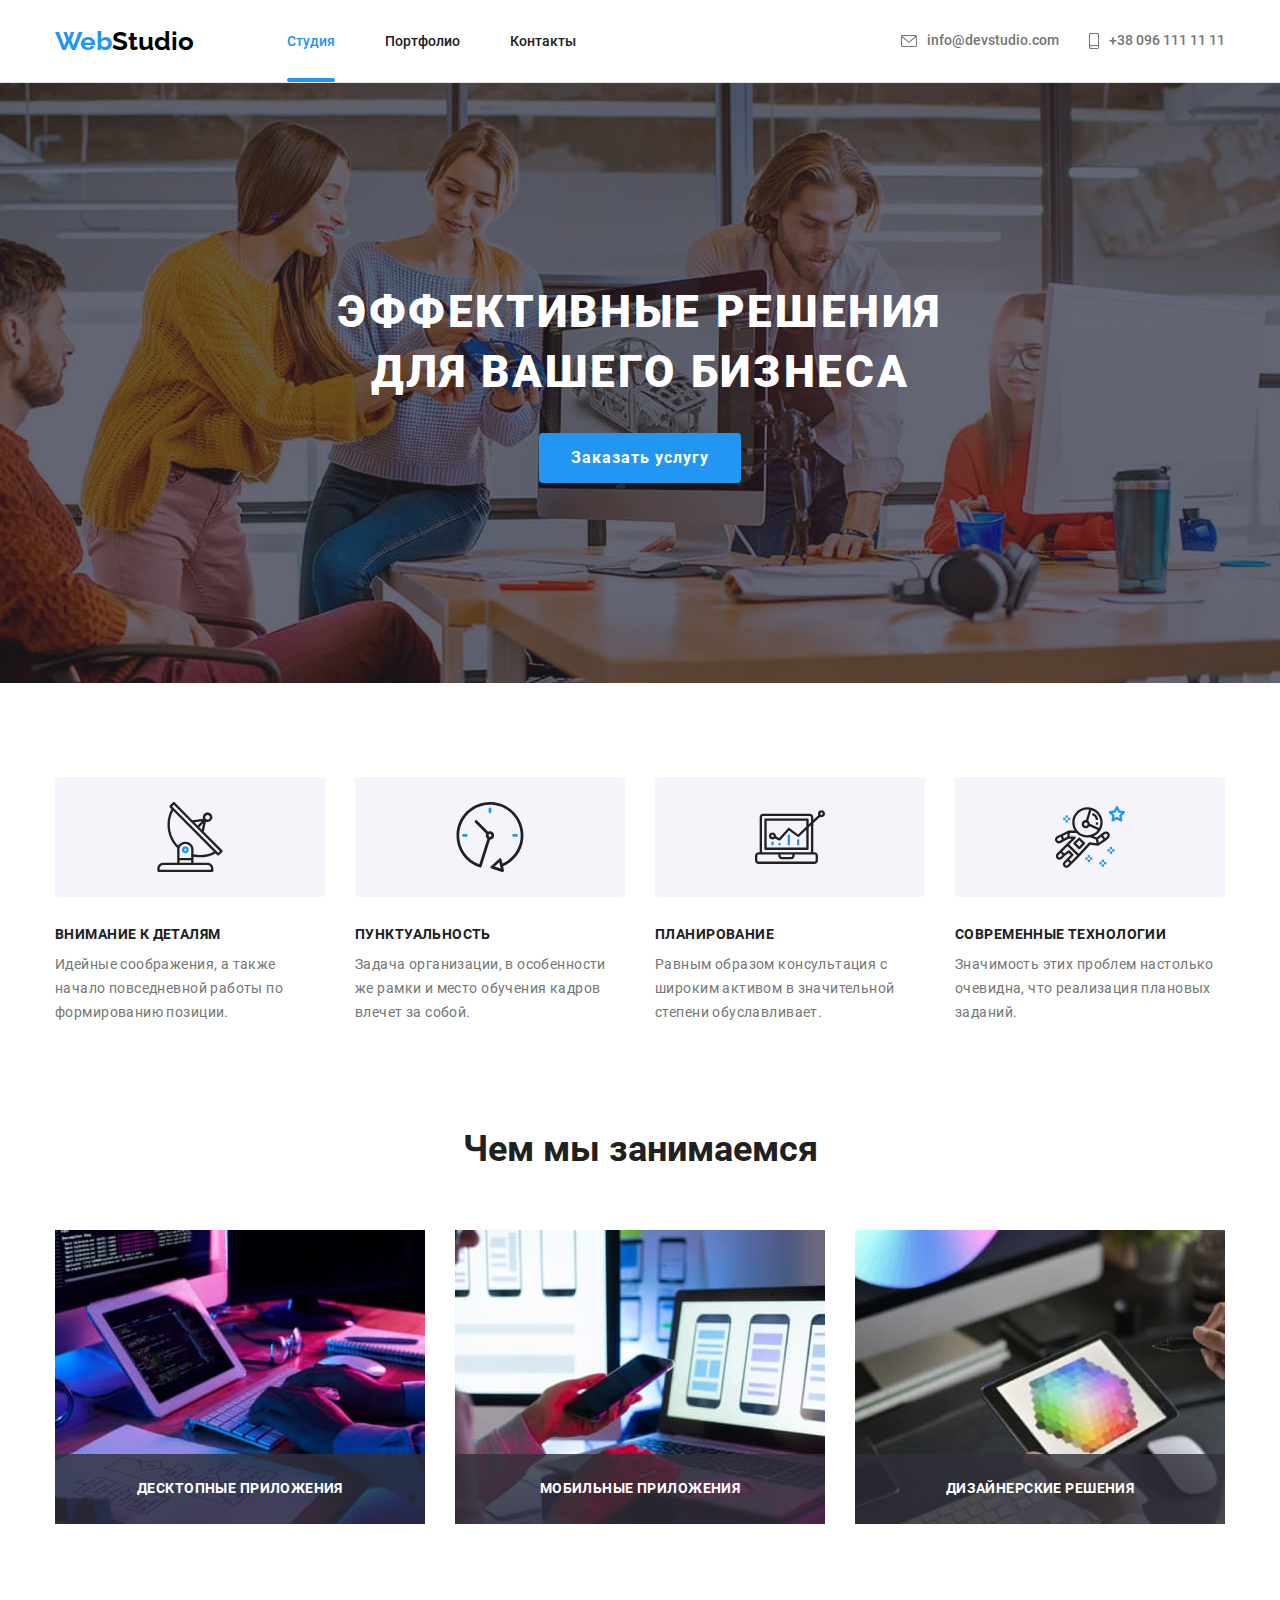
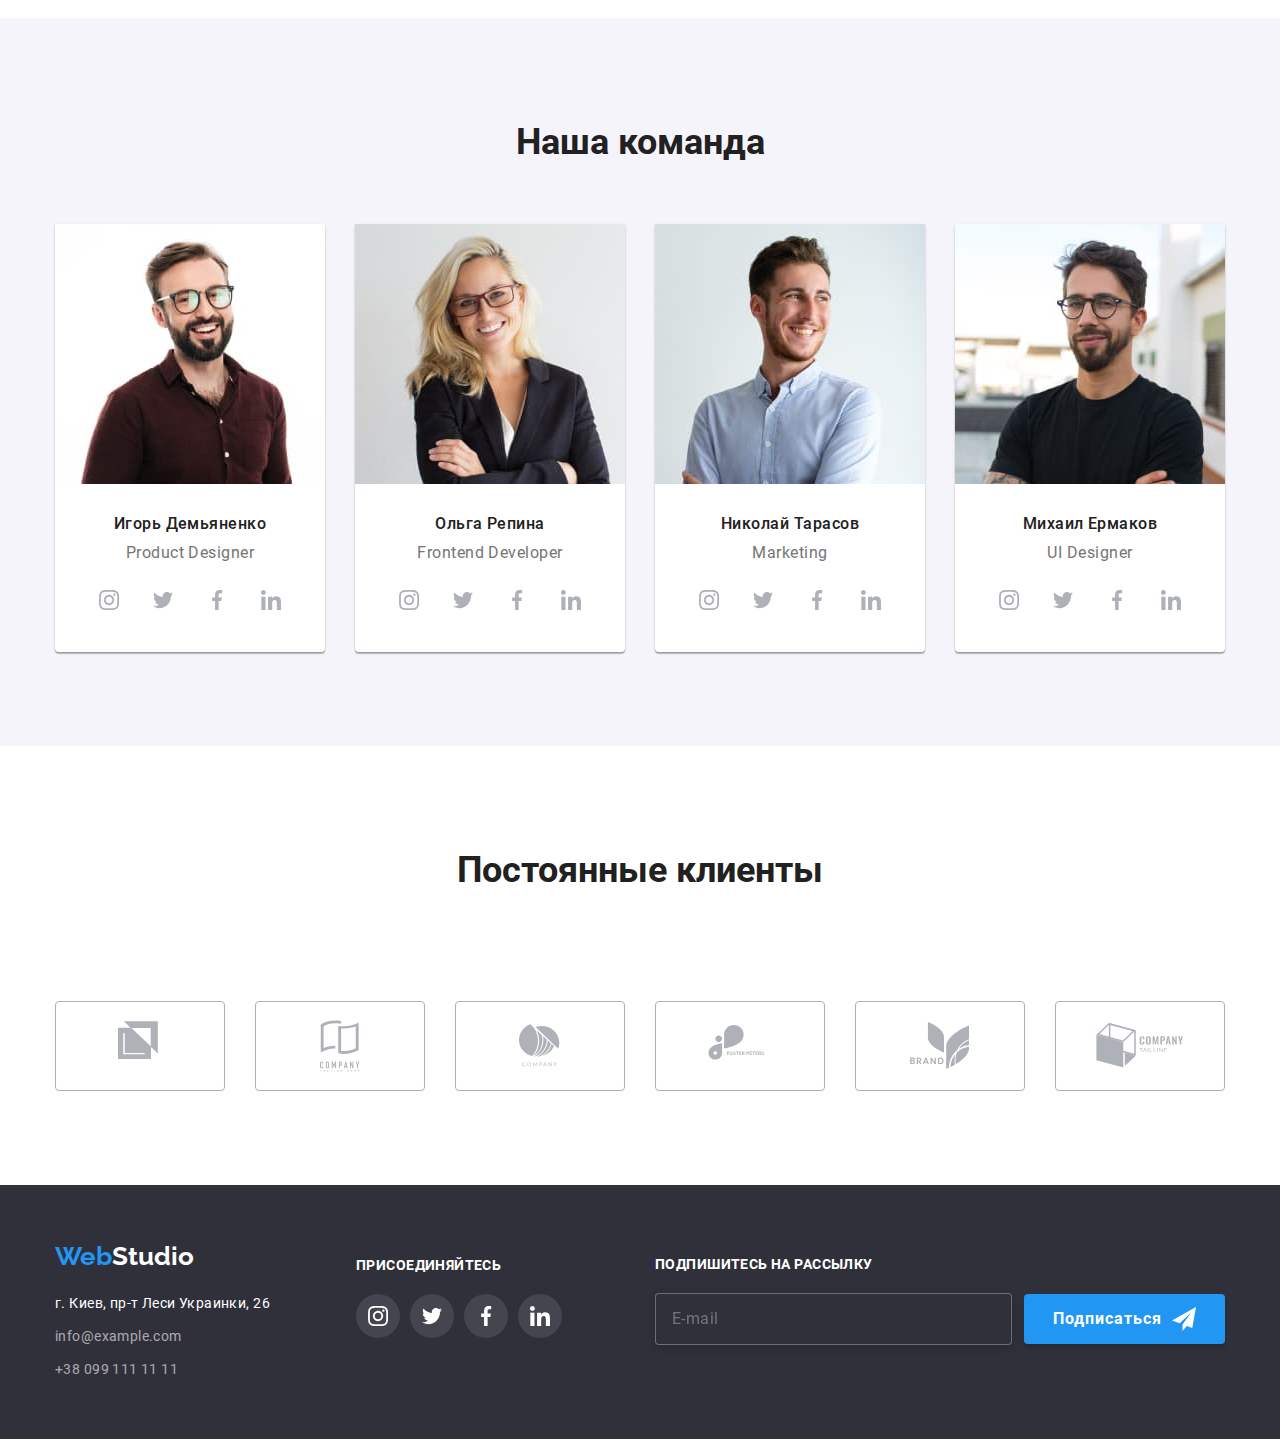
==== index.html @ 1ffb96fe "Вносит правки в контент главной страницы" ====
<!DOCTYPE html>
<html lang="ru">
  <head>
    <meta charset="UTF-8" />
    <meta name="viewport" content="width=device-width, initial-scale=1.0" />
    <title>Студия</title>
    <link rel="preconnect" href="https://fonts.gstatic.com" />
    <link rel="stylesheet" href="./css/main.min.css" />
  </head>

  <body>
    <!-- Хедер -->
    <header class="page-header">
      <div class="container">
        <div class="page-header__flex">
          <!-- Главная навигация -->
          <nav class="nav">
            <!-- Лого-хедер -->
            <a class="logo link" href="./index.html" lang="en">
              Web<span class="logo logo--header">Studio</span>
            </a>

            <!-- Переход на другие страницы -->
            <ul class="nav__list list">
              <li class="nav__item item">
                <a class="nav__link nav__link--current link" href="./index.html">Студия</a>
              </li>
              <li class="nav__item item">
                <a class="nav__link link" href="./portfolio.html">Портфолио</a>
              </li>
              <li class="nav__item item">
                <a class="nav__link link" href="#">Контакты</a>
              </li>
            </ul>
          </nav>

          <!-- Контакты хедер -->
          <ul class="contacts-header list">
            <li class="contacts-header__item item">
              <a class="contacts-header__link link" href="mailto:info@devstudio.com">
                <svg class="contacts-header__icon icon" width="16" height="12">
                  <use href="./images/svg/sprite.svg#icon-envelope"></use>
                </svg>
                info@devstudio.com
              </a>
            </li>
            <li class="contacts-header__item item">
              <a class="contacts-header__link link" href="tel:+380961111111">
                <svg class="contacts-header__icon icon" width="10" height="16">
                  <use href="./images/svg/sprite.svg#icon-smartphone"></use>
                </svg>
                +38 096 111 11 11
              </a>
            </li>
          </ul>
        </div>
      </div>
    </header>

    <!-- Главный контент -->
    <main>
      <!-- Герой -->
      <section class="hero">
        <div class="hero__overlay">
          <div class="hero__container">
            <h1 class="hero__title title">
              Эффективные решения для вашего бизнеса
            </h1>
            <button class="hero__button" type="button" data-modal-open>
              Заказать услугу
            </button>
          </div>
        </div>
      </section>

      <!-- Особенности -->
      <section class="features">
        <div class="container">
          <!-- Скрытый заголовок -->
          <h2 class="section__title section__title--hidden title">Особенности</h2>

          <ul class="features__list list">
            <li class="features__item item">
              <div class="features__thumb">
                <svg class="features__icon icon" width="70" height="70">
                  <use href="./images/svg/sprite.svg#icon-antenna"></use>
                </svg>
              </div>
              <h3 class="features__title title">Внимание к деталям</h3>
              <p class="features__text text">
                Идейные соображения, а также начало повседневной работы по
                формированию позиции.
              </p>
            </li>
            <li class="features__item item">
              <div class="features__thumb">
                <svg class="features__icon icon" width="70" height="70">
                  <use href="./images/svg/sprite.svg#icon-clock"></use>
                </svg>
              </div>
              <h3 class="features__title title">Пунктуальность</h3>
              <p class="features__text text">
                Задача организации, в особенности же рамки и место обучения
                кадров влечет за собой.
              </p>
            </li>
            <li class="features__item item">
              <div class="features__thumb">
                <svg class="features__icon icon" width="70" height="70">
                  <use href="./images/svg/sprite.svg#icon-diagram"></use>
                </svg>
              </div>
              <h3 class="features__title title">Планирование</h3>
              <p class="features__text text">
                Равным образом консультация с широким активом в значительной
                степени обуславливает.
              </p>
            </li>
            <li class="features__item item">
              <div class="features__thumb">
                <svg class="features__icon icon" width="70" height="70">
                  <use href="./images/svg/sprite.svg#icon-astronaut"></use>
                </svg>
              </div>
              <h3 class="features__title title">Современные технологии</h3>
              <p class="features__text text">
                Значимость этих проблем настолько очевидна, что реализация
                плановых заданий.
              </p>
            </li>
          </ul>
        </div>
      </section>

      <!-- Чем мы занимаемся -->
      <section class="we-do">
        <div class="container">
          <h2 class="section-title title">Чем мы занимаемся</h2>
          <ul class="we-do__list list">
            <li class="we-do__item item">
              <div class="we-do__card">
                <img src="./images/studio/box1.jpg" alt="Десктопные решения" />
                <div class="we-do__card-label">
                  <h3 class="we-do__card-title title">Десктопные приложения</h3>
                </div>
              </div>
            </li>
            <li class="we-do__item item">
              <div class="we-do__card">
                <img
                  src="./images/studio/box2.jpg"
                  alt="Мобильные приложения"
                />
                <div class="we-do__card-label">
                  <h3 class="we-do__card-title title">Мобильные приложения</h3>
                </div>
              </div>
            </li>
            <li class="we-do__item item">
              <div class="we-do__card">
                <img
                  src="./images/studio/box3.jpg"
                  alt="Дизайнерские решения"
                />
                <div class="we-do__card-label">
                  <h3 class="we-do__card-title title">Дизайнерские решения</h3>
                </div>
              </div>
            </li>
          </ul>
        </div>
      </section>

      <!-- Наша команда -->
      <section class="team">
        <div class="container">
          <h2 class="section-title title">Наша команда</h2>
          <ul class="team__list list">
            <li class="team__item item">
              <img
                src="./images/studio/demianenko.jpg"
                alt="Игорь Демьяненко"
              />
              <h3 class="team__name title">Игорь Демьяненко</h3>
              <p class="team__profession text" lang="en">Product Designer</p>
              <ul class="social list">
                <li class="social__item item">
                  <a href="#" class="social__link link">
                    <svg class="social__icon icon" width="20" height="20">
                      <use href="./images/svg/sprite.svg#icon-instagram"></use>
                    </svg>
                  </a>
                </li>
                <li class="social__item item">
                  <a href="#" class="social__link link">
                    <svg class="social__icon icon" width="20" height="20">
                      <use href="./images/svg/sprite.svg#icon-twitter"></use>
                    </svg>
                  </a>
                </li>
                <li class="social__item item">
                  <a href="#" class="social__link link">
                    <svg class="social__icon icon" width="20" height="20">
                      <use href="./images/svg/sprite.svg#icon-facebook"></use>
                    </svg>
                  </a>
                </li>
                <li class="social__item item">
                  <a href="#" class="social__link link">
                    <svg class="social__icon icon" width="20" height="20">
                      <use href="./images/svg/sprite.svg#icon-linkedin"></use>
                    </svg>
                  </a>
                </li>
              </ul>
            </li>
            <li class="team__item item">
              <img src="./images/studio/repina.jpg" alt="Ольга Репина" />
              <h3 class="team__name title">Ольга Репина</h3>
              <p class="team__profession text" lang="en">Frontend Developer</p>
              <ul class="social list">
                <li class="social__item item">
                  <a href="#" class="social__link link">
                    <svg class="social__icon icon" width="20" height="20">
                      <use href="./images/svg/sprite.svg#icon-instagram"></use>
                    </svg>
                  </a>
                </li>
                <li class="social__item item">
                  <a href="#" class="social__link link">
                    <svg class="social__icon icon" width="20" height="20">
                      <use href="./images/svg/sprite.svg#icon-twitter"></use>
                    </svg>
                  </a>
                </li>
                <li class="social__item item">
                  <a href="#" class="social__link link">
                    <svg class="social__icon icon" width="20" height="20">
                      <use href="./images/svg/sprite.svg#icon-facebook"></use>
                    </svg>
                  </a>
                </li>
                <li class="social__item item">
                  <a href="#" class="social__link link">
                    <svg class="social__icon icon" width="20" height="20">
                      <use href="./images/svg/sprite.svg#icon-linkedin"></use>
                    </svg>
                  </a>
                </li>
              </ul>
            </li>
            <li class="team__item item">
              <img src="./images/studio/tarasov.jpg" alt="Николай Тарасов" />
              <h3 class="team__name title">Николай Тарасов</h3>
              <p class="team__profession text" lang="en">Marketing</p>
              <ul class="social list">
                <li class="social__item item">
                  <a href="#" class="social__link link">
                    <svg class="social__icon icon" width="20" height="20">
                      <use href="./images/svg/sprite.svg#icon-instagram"></use>
                    </svg>
                  </a>
                </li>
                <li class="social__item item">
                  <a href="#" class="social__link link">
                    <svg class="social__icon icon" width="20" height="20">
                      <use href="./images/svg/sprite.svg#icon-twitter"></use>
                    </svg>
                  </a>
                </li>
                <li class="social__item item">
                  <a href="#" class="social__link link">
                    <svg class="social__icon icon" width="20" height="20">
                      <use href="./images/svg/sprite.svg#icon-facebook"></use>
                    </svg>
                  </a>
                </li>
                <li class="social__item item">
                  <a href="#" class="social__link link">
                    <svg class="social__icon icon" width="20" height="20">
                      <use href="./images/svg/sprite.svg#icon-linkedin"></use>
                    </svg>
                  </a>
                </li>
              </ul>
            </li>
            <li class="team__item item">
              <img src="./images/studio/yermakov.jpg" alt="Михаил Ермаков" />
              <h3 class="team__name title">Михаил Ермаков</h3>
              <p class="team__profession text" lang="en">UI Designer</p>
              <ul class="social list">
                <li class="social__item item">
                  <a href="#" class="social__link link">
                    <svg class="social__icon icon" width="20" height="20">
                      <use href="./images/svg/sprite.svg#icon-instagram"></use>
                    </svg>
                  </a>
                </li>
                <li class="social__item item">
                  <a href="#" class="social__link link">
                    <svg class="social__icon icon" width="20" height="20">
                      <use href="./images/svg/sprite.svg#icon-twitter"></use>
                    </svg>
                  </a>
                </li>
                <li class="social__item item">
                  <a href="#" class="social__link link">
                    <svg class="social__icon icon" width="20" height="20">
                      <use href="./images/svg/sprite.svg#icon-facebook"></use>
                    </svg>
                  </a>
                </li>
                <li class="social__item item">
                  <a href="#" class="social__link link">
                    <svg class="social__icon icon" width="20" height="20">
                      <use href="./images/svg/sprite.svg#icon-linkedin"></use>
                    </svg>
                  </a>
                </li>
              </ul>
            </li>
          </ul>
        </div>
      </section>

      <!-- Постоянные клиенты -->
      <section class="clients">
        <div class="container">
          <h2 class="section-title title">Постоянные клиенты</h2>
          <ul class="clients__list list">
            <li class="clients__item item">
              <a href="#" class="clients__link link">
                <svg class="clients__icon icon" width="44" height="49">
                  <use href="./images/svg/sprite.svg#icon-logo-one"></use>
                </svg>
              </a>
            </li>
            <li class="clients__item item">
              <a href="#" class="clients__link link">
                <svg class="clients__icon icon" width="40" height="52">
                  <use href="./images/svg/sprite.svg#icon-logo-two"></use>
                </svg>
              </a>
            </li>
            <li class="clients__item item">
              <a href="#" class="clients__link link">
                <svg class="clients__icon icon" width="41" height="43">
                  <use href="./images/svg/sprite.svg#icon-logo-three"></use>
                </svg>
              </a>
            </li>
            <li class="clients__item item">
              <a href="#" class="clients__link link">
                <svg class="clients__icon icon" width="80" height="42">
                  <use href="./images/svg/sprite.svg#icon-logo-four"></use>
                </svg>
              </a>
            </li>
            <li class="clients__item item">
              <a href="#" class="clients__link link">
                <svg class="clients__icon icon" width="59" height="47">
                  <use href="./images/svg/sprite.svg#icon-logo-five"></use>
                </svg>
              </a>
            </li>
            <li class="clients__item item">
              <a href="#" class="clients__link link">
                <svg class="clients__icon icon" width="88" height="45">
                  <use href="./images/svg/sprite.svg#icon-logo-six"></use>
                </svg>
              </a>
            </li>
          </ul>
        </div>
      </section>
    </main>

    <!-- Футер -->
    <footer class="page-footer">
      <div class="container">
        <div class="page-footer__flex">
          <!-- Реквизиты -->
          <div class="page-footer__requisites">
            <!-- Лого-футер -->
            <a class="logo link" href="./index.html" lang="en">
              Web<span class="logo logo--footer">Studio</span>
            </a>

            <!-- Адрес -->
            <address class="page-footer__address">г. Киев, пр-т Леси Украинки, 26</address>

            <!-- Контакты футер -->
            <ul class="contacts-footer list">
              <li class="contacts-footer__item item">
                <a class="contacts-footer__link link" href="mailto:info@example.com">
                  info@example.com
                </a>
              </li>
              <li class="contacts-footer__item item">
                <a class="contacts-footer__link link" href="tel:+380991111111"> +38 099 111 11 11 </a>
              </li>
            </ul>
          </div>

          <!-- Присоединяйтесь -->
          <div class="join">
            <p class="join__text text">Присоединяйтесь</p>
            <ul class="join__list list">
              <li class="join__item item">
                <a href="#" class="join__link link">
                  <svg class="join__icon icon" width="20" height="20">
                    <use href="./images/svg/sprite.svg#icon-instagram"></use>
                  </svg>
                </a>
              </li>
              <li class="join__item item">
                <a href="#" class="join__link link">
                  <svg class="join__icon icon" width="20" height="20">
                    <use href="./images/svg/sprite.svg#icon-twitter"></use>
                  </svg>
                </a>
              </li>
              <li class="join__item item">
                <a href="#" class="join__link link">
                  <svg class="join__icon icon" width="20" height="20">
                    <use href="./images/svg/sprite.svg#icon-facebook"></use>
                  </svg>
                </a>
              </li>
              <li class="join__item item">
                <a href="#" class="join__link link">
                  <svg class="join__icon icon" width="20" height="20">
                    <use href="./images/svg/sprite.svg#icon-linkedin"></use>
                  </svg>
                </a>
              </li>
            </ul>
          </div>

          <!--Подписка на рассылку -->
          <div class="subscription">
            <p class="subscription__text text">Подпишитесь на рассылку</p>
            <form class="subscription__form">
              <input
                class="subscription__input"
                type="email"
                name="sub-mail"
                placeholder="E-mail"
              />
              <button class="subscription__button" type="submit">
                Подписаться
                <svg class="subscription__icon icon" width="24" height="24">
                  <use href="./images/svg/sprite.svg#icon-subscribe"></use>
                </svg>
              </button>
            </form>
          </div>
        </div>
      </div>
    </footer>

    <!-- Модальное окно -->
    <div class="backdrop backdrop--is-hidden" data-modal>
      <div class="modal">
        <h2 class="modal__title title">
          Оставьте свои данные, мы вам перезвоним
        </h2>
        <form class="modal__form">
          <!-- Имя -->
          <div class="modal__field">
            <label class="modal__field-label" for="name">Имя</label>
            <div class="modal__input-block">
              <input class="modal__input" type="text" name="name" id="name" />
              <svg class="modal__icon icon" width="12" height="12">
                <use href="./images/svg/sprite.svg#icon-modal-name"></use>
              </svg>
            </div>
          </div>

          <!-- Телефон -->
          <div class="modal__field">
            <label class="modal__field-label" for="telephone">Телефон</label>
            <div class="modal__input-block">
              <input class="modal__input" type="tel" name="telephone" id="telephone" />
              <svg class="modal__icon icon" width="13" height="13">
                <use href="./images/svg/sprite.svg#icon-modal-tel"></use>
              </svg>
            </div>
          </div>

          <!-- Почта -->
          <div class="modal__field">
            <label class="modal__field-label" for="email">Почта</label>
            <div class="modal__input-block">
              <input class="modal__input" type="email" name="email" id="email" />
              <svg class="modal__icon icon" width="15" height="12">
                <use href="./images/svg/sprite.svg#icon-modal-mail"></use>
              </svg>
            </div>
          </div>

          <!-- Комментарий -->
          <div class="modal__comment-field">
            <label class="modal__field-label" for="comment">Комментарий</label>
            <textarea
              class="modal__comment"
              name="comment"
              id="comment"
              cols="30"
              rows="10"
              placeholder="Введите текст"
            ></textarea>
          </div>

          <!-- Чекбокс -->
          <label class="modal__checkbox-label">
            <input
              class="modal__checkbox"
              type="checkbox"
              name="policy"
              value="accepted"
            />
            <span class="modal__checker"></span>
            Соглашаюсь с рассылкой и принимаю
            <a class="modal__link link" href="#">Условия договора</a>
          </label>

          <!-- Кнопка отправки формы -->
          <button class="modal__button modal__button--submit" type="submit">Отправить</button>
        </form>

        <!-- Кнопка закрытия -->
        <button class="modal__button modal__button--close" type="button" data-modal-close>
          <svg class="modal__close-icon icon" width="11" height="11">
            <use href="./images/svg/sprite.svg#icon-modal-close"></use>
          </svg>
        </button>
      </div>
    </div>

    <!-- Скрипт открытия-закрытия модального окна -->
    <script src="./js/modal.js"></script>
  </body>
</html>
---- css/main.min.css ----
@font-face{font-family:'Roboto';font-style:normal;font-weight:400;src:url("../fonts/roboto/roboto-v20-latin_cyrillic-regular.eot");src:local(""),url("../fonts/roboto/roboto-v20-latin_cyrillic-regular.eot?#iefix") format("embedded-opentype"),url("../fonts/roboto/roboto-v20-latin_cyrillic-regular.woff2") format("woff2"),url("../fonts/roboto/roboto-v20-latin_cyrillic-regular.woff") format("woff"),url("../fonts/roboto/roboto-v20-latin_cyrillic-regular.ttf") format("truetype"),url("../fonts/roboto/roboto-v20-latin_cyrillic-regular.svg#Roboto") format("svg")}@font-face{font-family:'Roboto';font-style:normal;font-weight:500;src:url("../fonts/roboto/roboto-v20-latin_cyrillic-500.eot");src:local(""),url("../fonts/roboto/roboto-v20-latin_cyrillic-500.eot?#iefix") format("embedded-opentype"),url("../fonts/roboto/roboto-v20-latin_cyrillic-500.woff2") format("woff2"),url("../fonts/roboto/roboto-v20-latin_cyrillic-500.woff") format("woff"),url("../fonts/roboto/roboto-v20-latin_cyrillic-500.ttf") format("truetype"),url("../fonts/roboto/roboto-v20-latin_cyrillic-500.svg#Roboto") format("svg")}@font-face{font-family:'Roboto';font-style:normal;font-weight:700;src:url("../fonts/roboto/roboto-v20-latin_cyrillic-700.eot");src:local(""),url("../fonts/roboto/roboto-v20-latin_cyrillic-700.eot?#iefix") format("embedded-opentype"),url("../fonts/roboto/roboto-v20-latin_cyrillic-700.woff2") format("woff2"),url("../fonts/roboto/roboto-v20-latin_cyrillic-700.woff") format("woff"),url("../fonts/roboto/roboto-v20-latin_cyrillic-700.ttf") format("truetype"),url("../fonts/roboto/roboto-v20-latin_cyrillic-700.svg#Roboto") format("svg")}@font-face{font-family:'Roboto';font-style:normal;font-weight:900;src:url("../fonts/roboto/roboto-v20-latin_cyrillic-900.eot");src:local(""),url("../fonts/roboto/roboto-v20-latin_cyrillic-900.eot?#iefix") format("embedded-opentype"),url("../fonts/roboto/roboto-v20-latin_cyrillic-900.woff2") format("woff2"),url("../fonts/roboto/roboto-v20-latin_cyrillic-900.woff") format("woff"),url("../fonts/roboto/roboto-v20-latin_cyrillic-900.ttf") format("truetype"),url("../fonts/roboto/roboto-v20-latin_cyrillic-900.svg#Roboto") format("svg")}@font-face{font-family:'Raleway';font-style:normal;font-weight:700;src:url("../fonts/raleway/raleway-v19-latin_cyrillic-700.eot");src:local(""),url("../fonts/raleway/raleway-v19-latin_cyrillic-700.eot?#iefix") format("embedded-opentype"),url("../fonts/raleway/raleway-v19-latin_cyrillic-700.woff2") format("woff2"),url("../fonts/raleway/raleway-v19-latin_cyrillic-700.woff") format("woff"),url("../fonts/raleway/raleway-v19-latin_cyrillic-700.ttf") format("truetype"),url("../fonts/raleway/raleway-v19-latin_cyrillic-700.svg#Raleway") format("svg")}/*! normalize.css v8.0.1 | MIT License | github.com/necolas/normalize.css */html{line-height:1.15;-webkit-text-size-adjust:100%}body{margin:0}main{display:block}h1{font-size:2em;margin:0.67em 0}hr{box-sizing:content-box;height:0;overflow:visible}pre{font-family:monospace, monospace;font-size:1em}a{background-color:transparent}abbr[title]{border-bottom:none;text-decoration:underline;text-decoration:underline dotted}b,strong{font-weight:bolder}code,kbd,samp{font-family:monospace, monospace;font-size:1em}small{font-size:80%}sub,sup{font-size:75%;line-height:0;position:relative;vertical-align:baseline}sub{bottom:-0.25em}sup{top:-0.5em}img{border-style:none}button,input,optgroup,select,textarea{font-family:inherit;font-size:100%;line-height:1.15;margin:0}button,input{overflow:visible}button,select{text-transform:none}button,[type="button"],[type="reset"],[type="submit"]{-webkit-appearance:button}button::-moz-focus-inner,[type="button"]::-moz-focus-inner,[type="reset"]::-moz-focus-inner,[type="submit"]::-moz-focus-inner{border-style:none;padding:0}button:-moz-focusring,[type="button"]:-moz-focusring,[type="reset"]:-moz-focusring,[type="submit"]:-moz-focusring{outline:1px dotted ButtonText}fieldset{padding:0.35em 0.75em 0.625em}legend{box-sizing:border-box;color:inherit;display:table;max-width:100%;padding:0;white-space:normal}progress{vertical-align:baseline}textarea{overflow:auto}[type="checkbox"],[type="radio"]{box-sizing:border-box;padding:0}[type="number"]::-webkit-inner-spin-button,[type="number"]::-webkit-outer-spin-button{height:auto}[type="search"]{-webkit-appearance:textfield;outline-offset:-2px}[type="search"]::-webkit-search-decoration{-webkit-appearance:none}::-webkit-file-upload-button{-webkit-appearance:button;font:inherit}details{display:block}summary{display:list-item}template{display:none}[hidden]{display:none}html{box-sizing:border-box}*,::before,::after{box-sizing:inherit}body{font-family:"Roboto",sans-serif;font-style:normal;margin:0}img{display:block}.item,.link,.list,.text,.title{margin:0;padding:0;list-style:none;text-decoration:none}.section__title--hidden{position:absolute;width:1px;height:1px;margin:-1px;border:0;padding:0;white-space:nowrap;clip-path:inset(100%);clip:rect(0 0 0 0);overflow:hidden}.container{padding-left:15px;padding-right:15px;margin-left:auto;margin-right:auto}@media screen and (min-width: 480px){.container{width:480px}}@media screen and (min-width: 768px){.container{width:768px}}@media screen and (min-width: 1200px){.container{width:1200px}}.page-header{border-bottom:#e5e5e5 1px solid;background:#fff}.page-header__flex{display:flex;align-items:center}.logo{display:flex;align-items:center;font-family:"Raleway",sans-serif;font-weight:700;font-size:26px;line-height:1.19;color:#2196f3}.logo--header{color:#000000}.logo--footer{color:#ffffff}.nav{display:flex;align-items:center}.nav__list{display:flex;align-items:center;margin-left:93px;padding-top:32px;padding-bottom:32px}.nav__item:not(:last-child){margin-right:50px}.nav__link{font-weight:500;font-size:14px;line-height:1.14;padding-top:32px;padding-bottom:32px;color:#212121;transition-property:color;transition-duration:250ms;transition-timing-function:cubic-bezier(0.4, 0, 0.2, 1)}.nav__link:hover,.nav__link:focus{color:#2196f3}.nav__link--current{position:relative;color:#2196f3}.nav__link--current::after{position:absolute;bottom:-1px;left:0;content:"";width:100%;height:4px;background-color:#2196f3;border-radius:2px}.contacts-header{display:flex;align-items:center;margin-left:auto}.contacts-header__icon{margin-right:10px;fill:currentColor}.contacts-header__item:not(:last-child){margin-right:30px}.contacts-header__link{display:flex;align-items:center;font-weight:500;font-size:14px;line-height:1.14;padding-top:32px;padding-bottom:32px;color:#757575;transition-property:color;transition-duration:250ms;transition-timing-function:cubic-bezier(0.4, 0, 0.2, 1)}.contacts-header__link:hover,.contacts-header__link:focus{color:#2196f3}.section-title{margin-top:0;margin-bottom:30px;text-align:center;color:#212121;font-size:28px;font-weight:700;line-height:1.7}@media screen and (min-width: 1200px){.section-title{margin-bottom:50px;font-size:36px}}.hero{text-align:center;background-color:#c4c4c4}.hero__container{margin-left:auto;margin-right:auto;padding-top:118px;padding-bottom:118px}@media screen and (min-width: 1200px){.hero__container{padding-top:200px;padding-bottom:200px}}.hero__title{max-width:360px;margin-bottom:30px;margin-left:auto;margin-right:auto;font-weight:900;font-size:26px;line-height:1.61;letter-spacing:0.06em;text-align:center;text-transform:uppercase;color:#ffffff}@media screen and (min-width: 1200px){.hero__title{max-width:696px;font-size:44px;line-height:1.36}}.hero__button{padding:10px 32px;font-weight:700;font-size:16px;line-height:1.88;text-align:center;letter-spacing:0.06em;color:#ffffff;background-color:#2196f3;border:transparent;border-radius:4px;transition-property:background-color,box-shadow;transition-duration:250ms;transition-timing-function:cubic-bezier(0.4, 0, 0.2, 1);cursor:pointer}.hero__button:hover,.hero__button:focus{background-color:#188ce8;box-shadow:0px 4px 4px rgba(0,0,0,0.15)}.hero__overlay{margin-left:auto;margin-right:auto;max-width:480px;height:400px;background-size:cover;background-repeat:no-repeat;background-position:center;background-image:linear-gradient(to right, rgba(47,48,58,0.4), rgba(47,48,58,0.4)),url(../images/mobile/studio/hero.jpg)}@media screen and (-webkit-min-device-pixel-ratio: 2), screen and (min-resolution: 192dpi), screen and (min-resolution: 2dppx){.hero__overlay{background-image:linear-gradient(to right, rgba(47,48,58,0.4), rgba(47,48,58,0.4)),url(../images/mobile/studio/hero@2x.jpg)}}@media screen and (min-width: 768px){.hero__overlay{max-width:768px;background-image:linear-gradient(to right, rgba(47,48,58,0.4), rgba(47,48,58,0.4)),url(../images/tablet/studio/hero.jpg)}}@media screen and (min-width: 768px) and (-webkit-min-device-pixel-ratio: 2), screen and (min-width: 768px) and (min-resolution: 192dpi), screen and (min-width: 768px) and (min-resolution: 2dppx){.hero__overlay{background-image:linear-gradient(to right, rgba(47,48,58,0.4), rgba(47,48,58,0.4)),url(../images/tablet/studio/hero@2x.jpg)}}@media screen and (min-width: 1200px){.hero__overlay{max-width:1600px;height:600px;background-image:linear-gradient(to right, rgba(47,48,58,0.4), rgba(47,48,58,0.4)),url(../images/desktop/studio/hero.jpg)}}@media screen and (min-width: 1200px) and (-webkit-min-device-pixel-ratio: 2), screen and (min-width: 1200px) and (min-resolution: 192dpi), screen and (min-width: 1200px) and (min-resolution: 2dppx){.hero__overlay{background-image:linear-gradient(to right, rgba(47,48,58,0.4), rgba(47,48,58,0.4)),url(../images/desktop/studio/hero@2x.jpg)}}.features{padding-top:60px;background:#fff}@media screen and (min-width: 1200px){.features{padding-top:94px}}@media screen and (min-width: 768px){.features__list{display:flex;flex-wrap:wrap;justify-content:space-between}}@media screen and (max-width: 1199px){.features__list{padding-bottom:30px}}.features__item{margin-bottom:30px}@media screen and (min-width: 768px) and (max-width: 1199px){.features__item{width:calc((100% - 30px) / 2)}}@media screen and (min-width: 1200px){.features__item{width:calc((100% - 90px) / 4);margin-bottom:0}}.features__thumb{height:120px;display:flex;justify-content:center;align-items:center;margin-bottom:30px;border-radius:4px;background-color:#f5f4fa}.features__title{margin-bottom:10px;text-align:center;font-weight:700;font-size:14px;line-height:1.14;letter-spacing:0.03em;text-transform:uppercase;color:#212121}@media screen and (min-width: 768px){.features__title{text-align:left}}.features__text{font-weight:400;font-size:14px;line-height:1.71;letter-spacing:0.03em;text-align:center;color:#757575}@media screen and (min-width: 768px){.features__text{text-align:left}}.we-do{padding-top:94px;padding-bottom:94px;background:#fff}@media screen and (max-width: 1199px){.we-do{display:none}}.we-do__list{display:flex}.we-do__item{width:370px}.we-do__item:not(:last-child){margin-right:30px}.we-do__card{position:relative;width:100%}.we-do__card-label{position:absolute;bottom:0;width:100%;height:70px;background:rgba(47,48,58,0.8)}.we-do__card-title{padding:27px 0;font-weight:700;font-size:14px;line-height:1.14;text-align:center;letter-spacing:0.03em;text-transform:uppercase;color:#ffffff}.team{padding-top:60px;padding-bottom:60px;background:#f5f4fa}@media screen and (min-width: 1200px){.team{padding-top:94px;padding-bottom:94px}}@media screen and (min-width: 768px){.team__list{display:flex;flex-wrap:wrap;justify-content:space-between}}@media screen and (min-width: 768px) and (max-width: 1199px){.team__list{margin-top:-30px}}.team__item{max-width:450px;padding-bottom:24px;background-color:#fff;box-shadow:0px 1px 3px rgba(0,0,0,0.12),0px 1px 1px rgba(0,0,0,0.14),0px 2px 1px rgba(0,0,0,0.2);border-radius:0px 0px 4px 4px}@media screen and (min-width: 768px) and (max-width: 1199px){.team__item{width:calc((100% - 30px) / 2)}}@media screen and (min-width: 1200px){.team__item{width:calc((100% - 90px) / 4);padding-bottom:30px}}@media screen and (max-width: 1199px){.team__item{margin-top:30px}}.team__name{margin-top:30px;font-weight:500;font-size:16px;line-height:1.19;text-align:center;letter-spacing:0.03em;color:#212121}.team__profession{margin-top:10px;font-weight:400;font-size:16px;line-height:1.19;text-align:center;letter-spacing:0.03em;color:#757575}.social{display:flex;justify-content:center;margin-top:16px}.social__item:not(:last-child){margin-right:10px}.social__link{display:flex;align-items:center;padding:12px;color:#afb1b8;border-radius:50%;transition-property:color,background-color;transition-duration:250ms;transition-timing-function:cubic-bezier(0.4, 0, 0.2, 1)}.social__icon{fill:currentColor}.social__link:hover,.social__link:focus{color:#fff;background-color:#2196f3}.clients{padding-top:60px;padding-bottom:60px;background:#fff}@media screen and (min-width: 1200px){.clients{padding-top:94px;padding-bottom:94px}}.clients__list{display:flex;flex-wrap:wrap;justify-content:space-between}@media screen and (max-width: 1199px){.clients__list{margin-top:-30px}}.clients__item{display:flex;justify-content:center;align-items:center;width:calc((100% - 30px) / 2);height:90px;margin-top:30px}@media screen and (min-width: 768px) and (max-width: 1199px){.clients__item{width:calc((100% - 60px) / 3)}}@media screen and (min-width: 1200px){.clients__item{width:calc((100% - 150px) / 6);margin-top:50px}}@media screen and (max-width: 1199px){.clients__item{margin-top:30px}}.clients__link{display:flex;justify-content:center;align-items:center;width:100%;height:100%;color:#afb1b8;border:1px solid #afb1b8;border-radius:4px;transition-property:color;transition-duration:250ms;transition-timing-function:cubic-bezier(0.4, 0, 0.2, 1)}.clients__icon{fill:currentColor}.clients__link:hover,.clients__link:focus{border:1px solid #2196f3;color:#2196f3}.page-footer{background-color:#2f303a}.page-footer__flex{display:flex;align-items:center}.page-footer__requisites{width:231px;margin-right:70px}.page-footer__requisites .page-footer__address{margin-top:20px;font-style:normal;font-weight:400;font-size:14px;line-height:1.71;letter-spacing:0.03em;color:#ffffff}.contacts-footer{margin-top:9px}.contacts-footer__item:not(:first-child){margin-top:9px}.contacts-footer__link{font-weight:400;font-size:14px;line-height:1.71;letter-spacing:0.03em;color:rgba(255,255,255,0.6)}.join{width:206px;padding-top:72px;padding-bottom:100px}.join__text{margin-bottom:20px;font-weight:700;font-size:14px;line-height:1.14;letter-spacing:0.03em;text-transform:uppercase;color:#ffffff}.join__list{display:flex;justify-content:center;align-items:center}.join__item:not(:last-child){margin-right:10px}.join__link{display:flex;align-items:center;padding:12px;border-radius:50%;color:#ffffff;background-color:rgba(255,255,255,0.1);transition-property:background-color;transition-duration:250ms;transition-timing-function:cubic-bezier(0.4, 0, 0.2, 1)}.join__icon{fill:currentColor}.join__link:hover,.join__link:focus{background-color:#2196f3}.subscription{width:570px;margin-left:auto;padding-top:72px;padding-bottom:94px}.subscription__text{margin-bottom:20px;font-weight:700;font-size:14px;line-height:1.14;letter-spacing:0.03em;text-transform:uppercase;color:#ffffff;transition-property:border;transition-duration:250ms;transition-timing-function:cubic-bezier(0.4, 0, 0.2, 1)}.subscription__form{display:flex;align-items:center}.subscription__input{width:358px;margin-right:12px;padding-top:15px;padding-bottom:15px;padding-left:16px;font-weight:400;font-size:16px;line-height:1.25;letter-spacing:0.03em;color:rgba(255,255,255,0.6);background-color:#2f303a;border:1px solid rgba(255,255,255,0.3);filter:drop-shadow(0px 4px 4px rgba(0,0,0,0.15));border-radius:4px}.subscription__button{display:flex;align-items:center;padding:10px 29px;font-weight:700;font-size:16px;line-height:1.88;text-align:center;letter-spacing:0.06em;color:#ffffff;background:#2196f3;box-shadow:0px 4px 4px rgba(0,0,0,0.15);border:transparent;border-radius:4px;cursor:pointer}.subscription__icon{margin-left:10px}.portfolio{padding-top:94px;padding-bottom:94px}.filter{display:flex;justify-content:center;margin-bottom:50px}.filter__item:not(:last-child){margin-right:8px}.filter__button{padding:6px 22px;font-weight:500;font-size:16px;line-height:1.63;text-align:center;letter-spacing:0.03em;border:transparent;border-radius:4px;color:#212121;background-color:#f5f4fa;transition-property:color,background-color,box-shadow;transition-duration:250ms;transition-timing-function:cubic-bezier(0.4, 0, 0.2, 1)}.filter__button:hover,.filter__button:focus{color:#ffffff;background-color:#2196f3;box-shadow:0px 3px 1px rgba(0,0,0,0.1),0px 1px 2px rgba(0,0,0,0.08),0px 2px 2px rgba(0,0,0,0.12);cursor:pointer}.progects{display:flex;flex-wrap:wrap;margin-right:-30px;margin-bottom:-30px}.progects__item{margin-right:30px;margin-bottom:30px;flex-basis:calc(100% / 3 - 30px);border:1px solid #eeeeee}.progects__link{display:block;transition-property:box-shadow;transition-duration:250ms;transition-timing-function:cubic-bezier(0.4, 0, 0.2, 1)}.progects__link:hover,.progects__link:focus{box-shadow:0px 1px 1px rgba(0,0,0,0.12),0px 4px 4px rgba(0,0,0,0.06),1px 4px 6px rgba(0,0,0,0.16)}.progects__thumb{position:relative;overflow:hidden}.progects__overlay{position:absolute;top:0;left:0;width:100%;height:100%;padding:63px 24px;transform:translateY(100%);transition:transform 250ms cubic-bezier(0.4, 0, 0.2, 1);background-color:rgba(33,150,243,0.9)}.progects__text{font-weight:400;font-size:18px;line-height:1.56;letter-spacing:0.03em;color:#ffffff}.progects__label{padding:20px 24px}.progects__name{margin-bottom:4px;font-weight:700;font-size:18px;line-height:2;letter-spacing:0.06em;color:#212121}.progects__type{font-weight:400;font-size:16px;line-height:1.88;letter-spacing:0.03em;color:#757575}.progects__link:hover .progects__overlay,.progects__link:focus .progects__overlay{transform:translateY(0)}.backdrop{position:fixed;top:0;left:0;width:100%;height:100%;background-color:rgba(0,0,0,0.2);opacity:1;transition-property:opacity;transition-duration:250ms;transition-timing-function:cubic-bezier(0.4, 0, 0.2, 1)}.backdrop--is-hidden{opacity:0;pointer-events:none}.backdrop--is-hidden .modal{transform:translate(-50%, -50%) scale(0.75) rotate(90deg)}.modal{position:absolute;top:50%;left:50%;width:528px;height:581px;padding:40px;background-color:#fff;box-shadow:0px 1px 3px rgba(0,0,0,0.12),0px 1px 1px rgba(0,0,0,0.14),0px 2px 1px rgba(0,0,0,0.2);border-radius:4px;transform:translate(-50%, -50%) scale(1) rotate(360deg);transition-property:transform;transition-duration:250ms;transition-timing-function:cubic-bezier(0.4, 0, 0.2, 1)}.modal__title{margin-bottom:12px;font-weight:700;font-size:20px;line-height:1.15;text-align:center;letter-spacing:0.03em;color:#212121}.modal__field{margin-bottom:10px}.modal__field-label{display:block;margin-bottom:4px;font-weight:400;font-size:12px;line-height:1.16;letter-spacing:0.01em;color:#757575;cursor:pointer}.modal__input-block{position:relative}.modal__input{width:100%;height:40px;padding-left:42px;border:1px solid rgba(33,33,33,0.2);border-radius:4px;transition-property:border-color;transition-duration:250ms;transition-timing-function:cubic-bezier(0.4, 0, 0.2, 1)}.modal__icon{position:absolute;top:50%;left:14px;transition-property:fill;transition-duration:250ms;transition-timing-function:cubic-bezier(0.4, 0, 0.2, 1);transform:translateY(-50%);pointer-events:none}.modal__input-block:focus-within .modal__input{border-color:#2196f3;outline:none}.modal__input-block:focus-within .modal__icon{fill:#2196f3}.modal__comment-field{margin-bottom:20px}.modal__comment{width:100%;height:120px;padding-top:12px;padding-right:12px;padding-left:16px;border:1px solid rgba(33,33,33,0.2);border-radius:4px;transition-property:border-color;transition-duration:250ms;transition-timing-function:cubic-bezier(0.4, 0, 0.2, 1);resize:none}.modal__comment::placeholder{font-weight:400;font-size:12px;line-height:1.16;letter-spacing:0.01em;color:rgba(117,117,117,0.5)}.modal__comment:focus{border-color:#2196f3;outline:none}.modal__button--submit{display:block;margin-left:auto;margin-right:auto;padding:10px 55px;font-weight:700;font-size:16px;line-height:1.88;letter-spacing:0.06em;color:#ffffff;background-color:#2196f3;border:none;border-radius:4px;border-color:transparent;transition-property:backgroung-color,box-shadow;transition-duration:250ms;transition-timing-function:cubic-bezier(0.4, 0, 0.2, 1);cursor:pointer}.modal__button--submit:hover,.modal__button--submit:focus{background-color:#188ce8;box-shadow:0px 4px 4px rgba(0,0,0,0.15)}.modal__button--close{position:absolute;top:8px;right:8px;display:flex;justify-content:center;align-items:center;width:30px;height:30px;background-color:#fff;border:1px solid rgba(0,0,0,0.1);border-radius:50%;transition-property:color;transition-duration:250ms;transition-timing-function:cubic-bezier(0.4, 0, 0.2, 1);cursor:pointer}.modal__button--close:hover,.modal__button--close:focus{color:#2196f3}.modal__close-icon{fill:currentColor}.modal__checkbox-label{display:flex;justify-content:center;align-items:center;margin-bottom:30px;font-weight:400;font-size:14px;line-height:1.71;letter-spacing:0.03em;color:#757575}.modal__link{margin-left:6px;text-decoration-line:underline;color:#2196f3}.modal__checkbox{appearance:none}.modal__checker{display:inline-block;margin-right:8px;width:16px;height:15px;border:2px solid #212121;border-radius:4px;transition-duration:250ms;transition-timing-function:cubic-bezier(0.4, 0, 0.2, 1)}.modal__checkbox:checked+.modal__checker{border-color:transparent;background-color:#2196f3;background-image:url("../images/svg/icon-modal-checker.svg");background-size:contain;background-origin:border-box}
/*# sourceMappingURL=main.min.css.map */
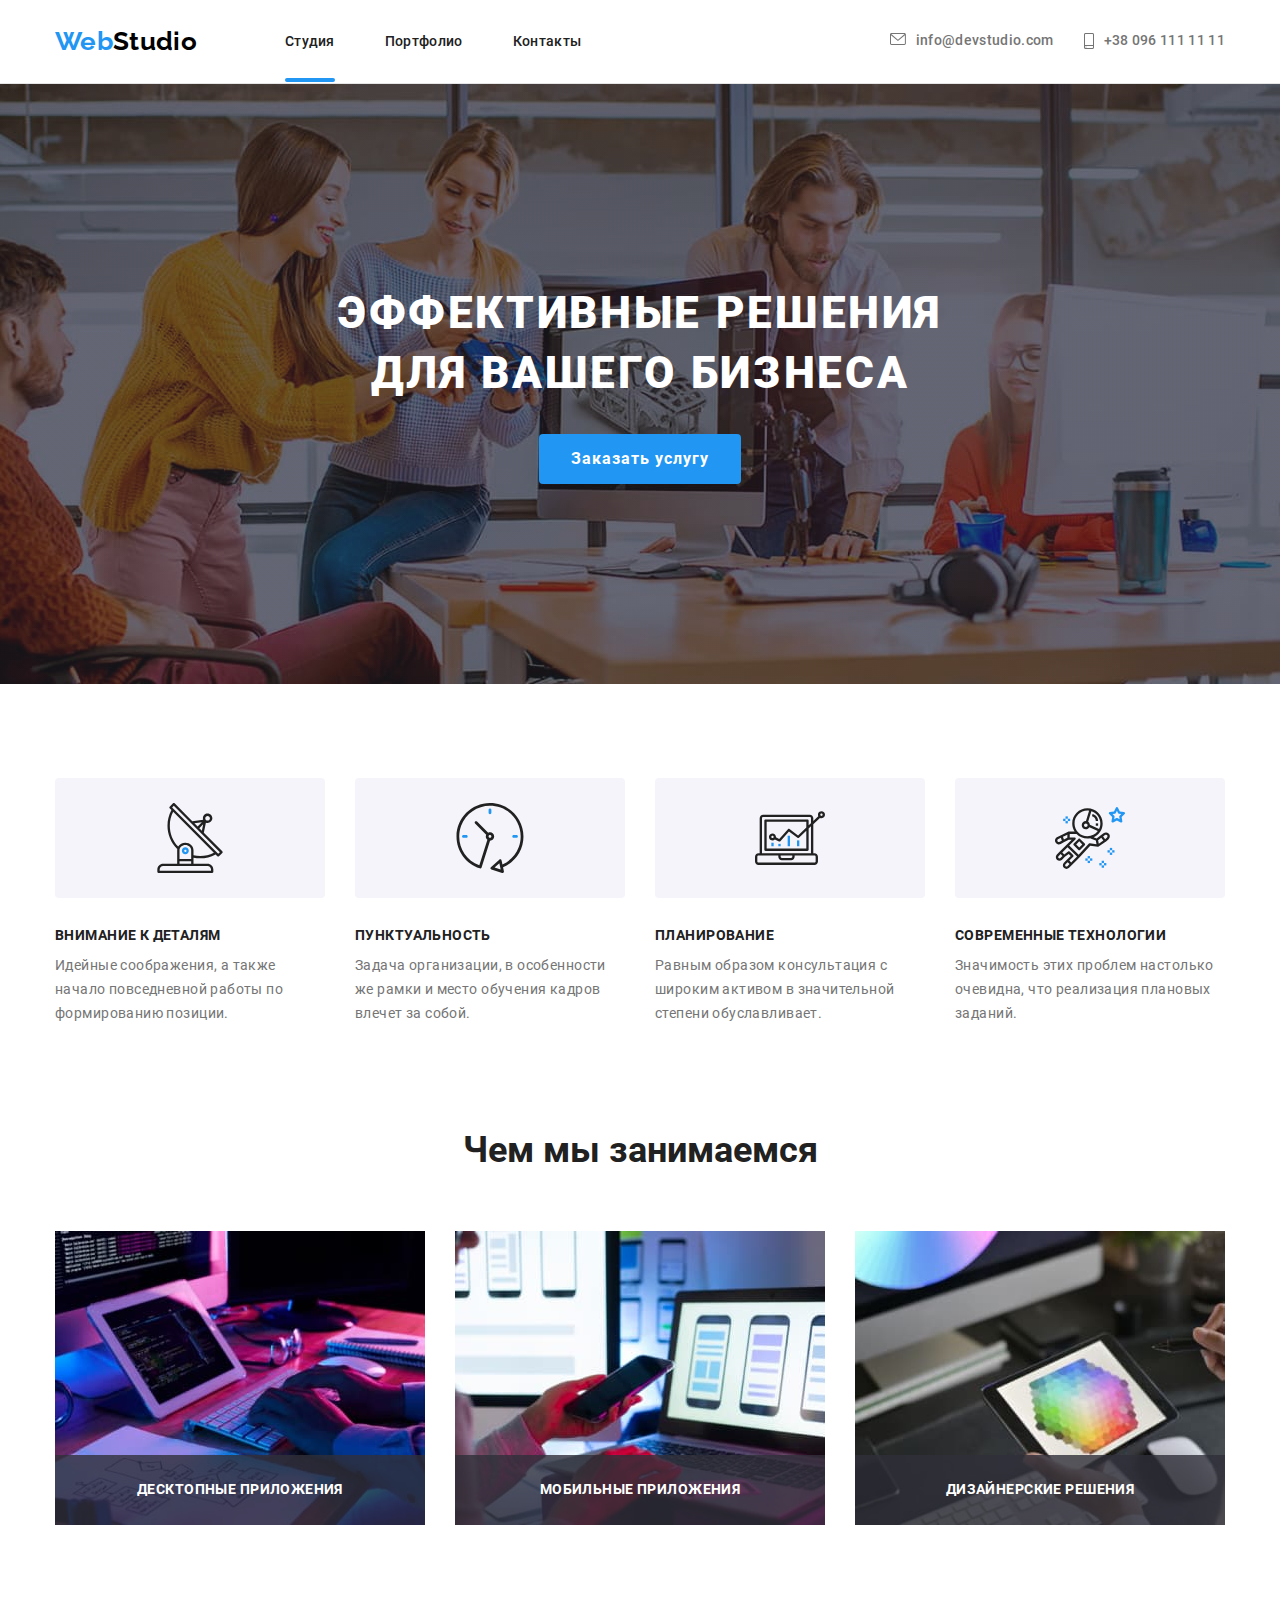
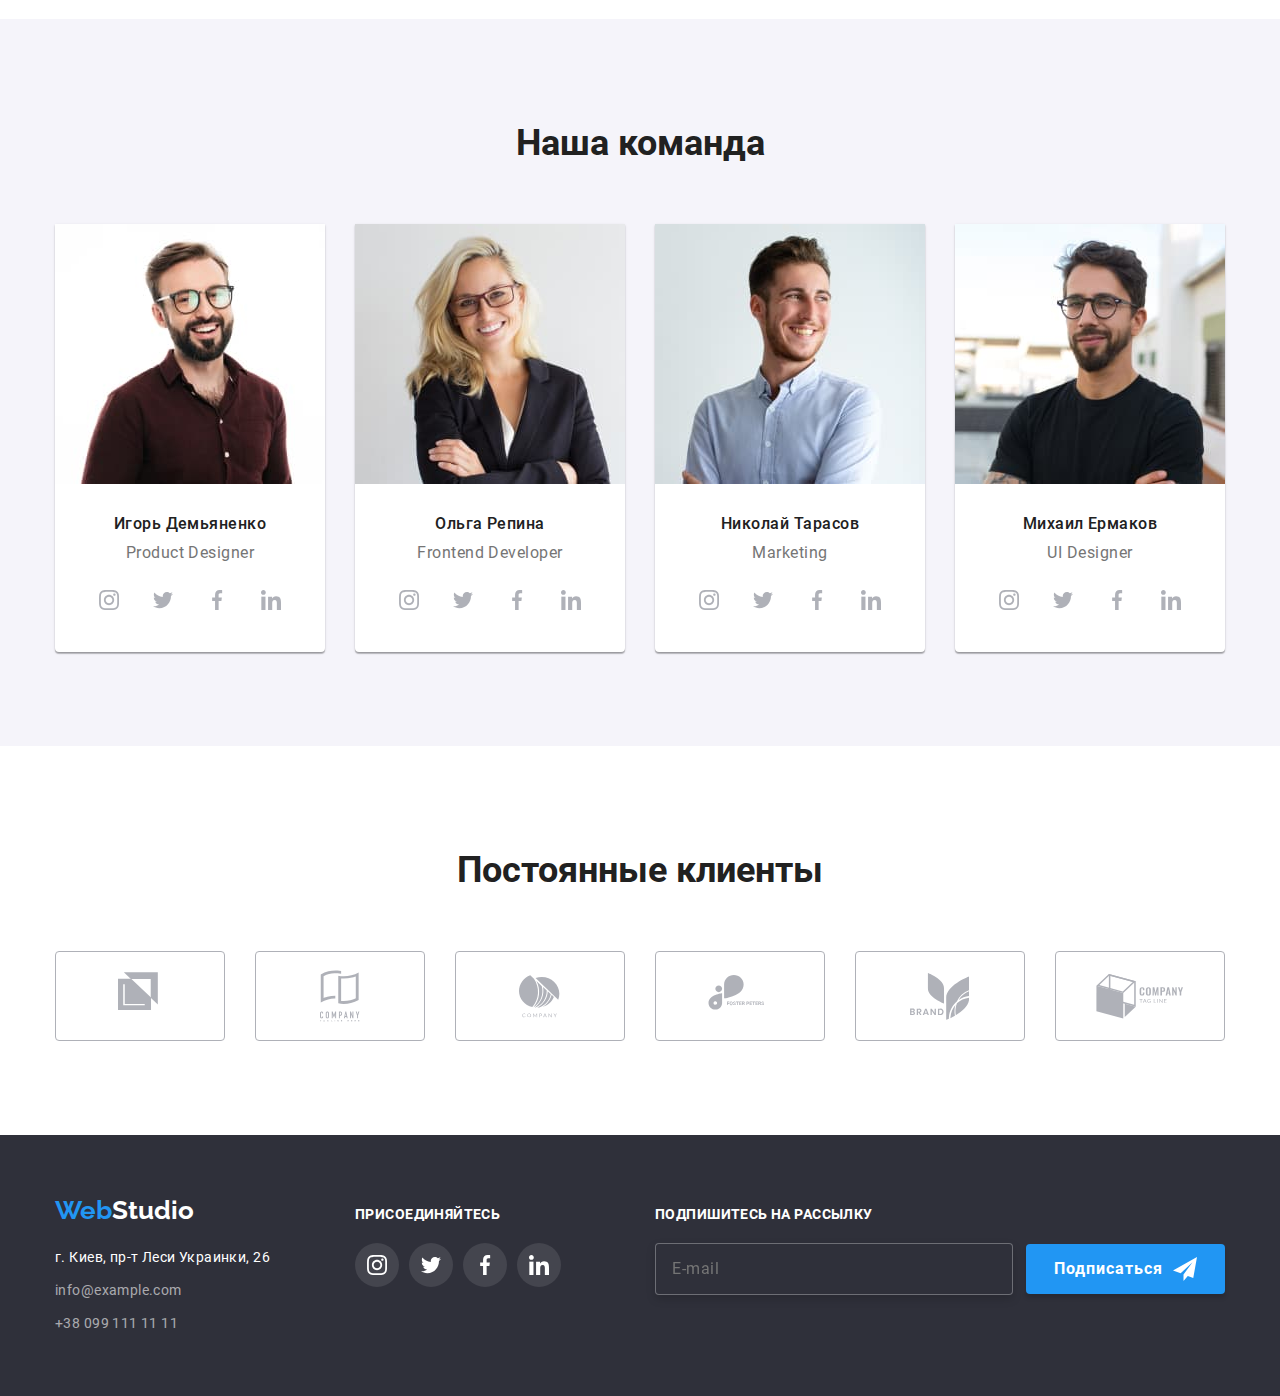
==== commit 11bd1526: "Адаптирует футер и часть хедера" ====
--- a/index.html
+++ b/index.html
@@ -13,46 +13,57 @@
     <header class="page-header">
       <div class="container">
         <div class="page-header__flex">
-          <!-- Главная навигация -->
-          <nav class="nav">
-            <!-- Лого-хедер -->
-            <a class="logo link" href="./index.html" lang="en">
-              Web<span class="logo logo--header">Studio</span>
-            </a>
-
-            <!-- Переход на другие страницы -->
-            <ul class="nav__list list">
-              <li class="nav__item item">
-                <a class="nav__link nav__link--current link" href="./index.html">Студия</a>
+          <!-- Лого-хедер -->
+          <a class="logo link" href="./index.html" lang="en">
+            Web<span class="logo logo--header">Studio</span>
+          </a>
+
+          <div class="control-container">
+            <!-- Главная навигация -->
+            <nav class="nav">
+              <!-- Переход на другие страницы -->
+              <ul class="nav__list list">
+                <li class="nav__item item">
+                  <a
+                    class="nav__link nav__link--current link"
+                    href="./index.html"
+                    >Студия</a
+                  >
+                </li>
+                <li class="nav__item item">
+                  <a class="nav__link link" href="./portfolio.html"
+                    >Портфолио</a
+                  >
+                </li>
+                <li class="nav__item item">
+                  <a class="nav__link link" href="#">Контакты</a>
+                </li>
+              </ul>
+            </nav>
+
+            <!-- Контакты хедер -->
+            <ul class="contacts-header list">
+              <li class="contacts-header__item item">
+                <a
+                  class="contacts-header__link mail-header link"
+                  href="mailto:info@devstudio.com"
+                >
+                  <svg class="contacts-header__icon-mail icon">
+                    <use href="./images/svg/sprite.svg#icon-envelope"></use>
+                  </svg>
+                  info@devstudio.com
+                </a>
               </li>
-              <li class="nav__item item">
-                <a class="nav__link link" href="./portfolio.html">Портфолио</a>
-              </li>
-              <li class="nav__item item">
-                <a class="nav__link link" href="#">Контакты</a>
+              <li class="contacts-header__item item">
+                <a class="contacts-header__link tel-header link" href="tel:+380961111111">
+                  <svg class="contacts-header__icon-tel icon">
+                    <use href="./images/svg/sprite.svg#icon-smartphone"></use>
+                  </svg>
+                  +38 096 111 11 11
+                </a>
               </li>
             </ul>
-          </nav>
-
-          <!-- Контакты хедер -->
-          <ul class="contacts-header list">
-            <li class="contacts-header__item item">
-              <a class="contacts-header__link link" href="mailto:info@devstudio.com">
-                <svg class="contacts-header__icon icon" width="16" height="12">
-                  <use href="./images/svg/sprite.svg#icon-envelope"></use>
-                </svg>
-                info@devstudio.com
-              </a>
-            </li>
-            <li class="contacts-header__item item">
-              <a class="contacts-header__link link" href="tel:+380961111111">
-                <svg class="contacts-header__icon icon" width="10" height="16">
-                  <use href="./images/svg/sprite.svg#icon-smartphone"></use>
-                </svg>
-                +38 096 111 11 11
-              </a>
-            </li>
-          </ul>
+          </div>
         </div>
       </div>
     </header>
@@ -77,7 +88,9 @@
       <section class="features">
         <div class="container">
           <!-- Скрытый заголовок -->
-          <h2 class="section__title section__title--hidden title">Особенности</h2>
+          <h2 class="section__title section__title--hidden title">
+            Особенности
+          </h2>
 
           <ul class="features__list list">
             <li class="features__item item">
@@ -380,30 +393,41 @@
       <div class="container">
         <div class="page-footer__flex">
           <!-- Реквизиты -->
-          <div class="page-footer__requisites">
+          <div class="page-footer__widget">
             <!-- Лого-футер -->
             <a class="logo link" href="./index.html" lang="en">
               Web<span class="logo logo--footer">Studio</span>
             </a>
-
-            <!-- Адрес -->
-            <address class="page-footer__address">г. Киев, пр-т Леси Украинки, 26</address>
-
-            <!-- Контакты футер -->
-            <ul class="contacts-footer list">
-              <li class="contacts-footer__item item">
-                <a class="contacts-footer__link link" href="mailto:info@example.com">
-                  info@example.com
-                </a>
-              </li>
-              <li class="contacts-footer__item item">
-                <a class="contacts-footer__link link" href="tel:+380991111111"> +38 099 111 11 11 </a>
-              </li>
-            </ul>
+            <div class="requisites">
+              <!-- Адрес -->
+              <address class="page-footer__address">
+                г. Киев, пр-т Леси Украинки, 26
+              </address>
+
+              <!-- Контакты футер -->
+              <ul class="contacts-footer list">
+                <li class="contacts-footer__item item">
+                  <a
+                    class="contacts-footer__link link"
+                    href="mailto:info@example.com"
+                  >
+                    info@example.com
+                  </a>
+                </li>
+                <li class="contacts-footer__item item">
+                  <a
+                    class="contacts-footer__link link"
+                    href="tel:+380991111111"
+                  >
+                    +38 099 111 11 11
+                  </a>
+                </li>
+              </ul>
+            </div>
           </div>
 
           <!-- Присоединяйтесь -->
-          <div class="join">
+          <div class="page-footer__widget">
             <p class="join__text text">Присоединяйтесь</p>
             <ul class="join__list list">
               <li class="join__item item">
@@ -438,7 +462,7 @@
           </div>
 
           <!--Подписка на рассылку -->
-          <div class="subscription">
+          <div class="page-footer__widget">
             <p class="subscription__text text">Подпишитесь на рассылку</p>
             <form class="subscription__form">
               <input
@@ -481,7 +505,12 @@
           <div class="modal__field">
             <label class="modal__field-label" for="telephone">Телефон</label>
             <div class="modal__input-block">
-              <input class="modal__input" type="tel" name="telephone" id="telephone" />
+              <input
+                class="modal__input"
+                type="tel"
+                name="telephone"
+                id="telephone"
+              />
               <svg class="modal__icon icon" width="13" height="13">
                 <use href="./images/svg/sprite.svg#icon-modal-tel"></use>
               </svg>
@@ -492,7 +521,12 @@
           <div class="modal__field">
             <label class="modal__field-label" for="email">Почта</label>
             <div class="modal__input-block">
-              <input class="modal__input" type="email" name="email" id="email" />
+              <input
+                class="modal__input"
+                type="email"
+                name="email"
+                id="email"
+              />
               <svg class="modal__icon icon" width="15" height="12">
                 <use href="./images/svg/sprite.svg#icon-modal-mail"></use>
               </svg>
@@ -526,11 +560,17 @@
           </label>
 
           <!-- Кнопка отправки формы -->
-          <button class="modal__button modal__button--submit" type="submit">Отправить</button>
+          <button class="modal__button modal__button--submit" type="submit">
+            Отправить
+          </button>
         </form>
 
         <!-- Кнопка закрытия -->
-        <button class="modal__button modal__button--close" type="button" data-modal-close>
+        <button
+          class="modal__button modal__button--close"
+          type="button"
+          data-modal-close
+        >
           <svg class="modal__close-icon icon" width="11" height="11">
             <use href="./images/svg/sprite.svg#icon-modal-close"></use>
           </svg>
--- a/css/main.min.css
+++ b/css/main.min.css
@@ -1,2 +1,2 @@
-@font-face{font-family:'Roboto';font-style:normal;font-weight:400;src:url("../fonts/roboto/roboto-v20-latin_cyrillic-regular.eot");src:local(""),url("../fonts/roboto/roboto-v20-latin_cyrillic-regular.eot?#iefix") format("embedded-opentype"),url("../fonts/roboto/roboto-v20-latin_cyrillic-regular.woff2") format("woff2"),url("../fonts/roboto/roboto-v20-latin_cyrillic-regular.woff") format("woff"),url("../fonts/roboto/roboto-v20-latin_cyrillic-regular.ttf") format("truetype"),url("../fonts/roboto/roboto-v20-latin_cyrillic-regular.svg#Roboto") format("svg")}@font-face{font-family:'Roboto';font-style:normal;font-weight:500;src:url("../fonts/roboto/roboto-v20-latin_cyrillic-500.eot");src:local(""),url("../fonts/roboto/roboto-v20-latin_cyrillic-500.eot?#iefix") format("embedded-opentype"),url("../fonts/roboto/roboto-v20-latin_cyrillic-500.woff2") format("woff2"),url("../fonts/roboto/roboto-v20-latin_cyrillic-500.woff") format("woff"),url("../fonts/roboto/roboto-v20-latin_cyrillic-500.ttf") format("truetype"),url("../fonts/roboto/roboto-v20-latin_cyrillic-500.svg#Roboto") format("svg")}@font-face{font-family:'Roboto';font-style:normal;font-weight:700;src:url("../fonts/roboto/roboto-v20-latin_cyrillic-700.eot");src:local(""),url("../fonts/roboto/roboto-v20-latin_cyrillic-700.eot?#iefix") format("embedded-opentype"),url("../fonts/roboto/roboto-v20-latin_cyrillic-700.woff2") format("woff2"),url("../fonts/roboto/roboto-v20-latin_cyrillic-700.woff") format("woff"),url("../fonts/roboto/roboto-v20-latin_cyrillic-700.ttf") format("truetype"),url("../fonts/roboto/roboto-v20-latin_cyrillic-700.svg#Roboto") format("svg")}@font-face{font-family:'Roboto';font-style:normal;font-weight:900;src:url("../fonts/roboto/roboto-v20-latin_cyrillic-900.eot");src:local(""),url("../fonts/roboto/roboto-v20-latin_cyrillic-900.eot?#iefix") format("embedded-opentype"),url("../fonts/roboto/roboto-v20-latin_cyrillic-900.woff2") format("woff2"),url("../fonts/roboto/roboto-v20-latin_cyrillic-900.woff") format("woff"),url("../fonts/roboto/roboto-v20-latin_cyrillic-900.ttf") format("truetype"),url("../fonts/roboto/roboto-v20-latin_cyrillic-900.svg#Roboto") format("svg")}@font-face{font-family:'Raleway';font-style:normal;font-weight:700;src:url("../fonts/raleway/raleway-v19-latin_cyrillic-700.eot");src:local(""),url("../fonts/raleway/raleway-v19-latin_cyrillic-700.eot?#iefix") format("embedded-opentype"),url("../fonts/raleway/raleway-v19-latin_cyrillic-700.woff2") format("woff2"),url("../fonts/raleway/raleway-v19-latin_cyrillic-700.woff") format("woff"),url("../fonts/raleway/raleway-v19-latin_cyrillic-700.ttf") format("truetype"),url("../fonts/raleway/raleway-v19-latin_cyrillic-700.svg#Raleway") format("svg")}/*! normalize.css v8.0.1 | MIT License | github.com/necolas/normalize.css */html{line-height:1.15;-webkit-text-size-adjust:100%}body{margin:0}main{display:block}h1{font-size:2em;margin:0.67em 0}hr{box-sizing:content-box;height:0;overflow:visible}pre{font-family:monospace, monospace;font-size:1em}a{background-color:transparent}abbr[title]{border-bottom:none;text-decoration:underline;text-decoration:underline dotted}b,strong{font-weight:bolder}code,kbd,samp{font-family:monospace, monospace;font-size:1em}small{font-size:80%}sub,sup{font-size:75%;line-height:0;position:relative;vertical-align:baseline}sub{bottom:-0.25em}sup{top:-0.5em}img{border-style:none}button,input,optgroup,select,textarea{font-family:inherit;font-size:100%;line-height:1.15;margin:0}button,input{overflow:visible}button,select{text-transform:none}button,[type="button"],[type="reset"],[type="submit"]{-webkit-appearance:button}button::-moz-focus-inner,[type="button"]::-moz-focus-inner,[type="reset"]::-moz-focus-inner,[type="submit"]::-moz-focus-inner{border-style:none;padding:0}button:-moz-focusring,[type="button"]:-moz-focusring,[type="reset"]:-moz-focusring,[type="submit"]:-moz-focusring{outline:1px dotted ButtonText}fieldset{padding:0.35em 0.75em 0.625em}legend{box-sizing:border-box;color:inherit;display:table;max-width:100%;padding:0;white-space:normal}progress{vertical-align:baseline}textarea{overflow:auto}[type="checkbox"],[type="radio"]{box-sizing:border-box;padding:0}[type="number"]::-webkit-inner-spin-button,[type="number"]::-webkit-outer-spin-button{height:auto}[type="search"]{-webkit-appearance:textfield;outline-offset:-2px}[type="search"]::-webkit-search-decoration{-webkit-appearance:none}::-webkit-file-upload-button{-webkit-appearance:button;font:inherit}details{display:block}summary{display:list-item}template{display:none}[hidden]{display:none}html{box-sizing:border-box}*,::before,::after{box-sizing:inherit}body{font-family:"Roboto",sans-serif;font-style:normal;margin:0}img{display:block}.item,.link,.list,.text,.title{margin:0;padding:0;list-style:none;text-decoration:none}.section__title--hidden{position:absolute;width:1px;height:1px;margin:-1px;border:0;padding:0;white-space:nowrap;clip-path:inset(100%);clip:rect(0 0 0 0);overflow:hidden}.container{padding-left:15px;padding-right:15px;margin-left:auto;margin-right:auto}@media screen and (min-width: 480px){.container{width:480px}}@media screen and (min-width: 768px){.container{width:768px}}@media screen and (min-width: 1200px){.container{width:1200px}}.page-header{border-bottom:#e5e5e5 1px solid;background:#fff}.page-header__flex{display:flex;align-items:center}.logo{display:flex;align-items:center;font-family:"Raleway",sans-serif;font-weight:700;font-size:26px;line-height:1.19;color:#2196f3}.logo--header{color:#000000}.logo--footer{color:#ffffff}.nav{display:flex;align-items:center}.nav__list{display:flex;align-items:center;margin-left:93px;padding-top:32px;padding-bottom:32px}.nav__item:not(:last-child){margin-right:50px}.nav__link{font-weight:500;font-size:14px;line-height:1.14;padding-top:32px;padding-bottom:32px;color:#212121;transition-property:color;transition-duration:250ms;transition-timing-function:cubic-bezier(0.4, 0, 0.2, 1)}.nav__link:hover,.nav__link:focus{color:#2196f3}.nav__link--current{position:relative;color:#2196f3}.nav__link--current::after{position:absolute;bottom:-1px;left:0;content:"";width:100%;height:4px;background-color:#2196f3;border-radius:2px}.contacts-header{display:flex;align-items:center;margin-left:auto}.contacts-header__icon{margin-right:10px;fill:currentColor}.contacts-header__item:not(:last-child){margin-right:30px}.contacts-header__link{display:flex;align-items:center;font-weight:500;font-size:14px;line-height:1.14;padding-top:32px;padding-bottom:32px;color:#757575;transition-property:color;transition-duration:250ms;transition-timing-function:cubic-bezier(0.4, 0, 0.2, 1)}.contacts-header__link:hover,.contacts-header__link:focus{color:#2196f3}.section-title{margin-top:0;margin-bottom:30px;text-align:center;color:#212121;font-size:28px;font-weight:700;line-height:1.7}@media screen and (min-width: 1200px){.section-title{margin-bottom:50px;font-size:36px}}.hero{text-align:center;background-color:#c4c4c4}.hero__container{margin-left:auto;margin-right:auto;padding-top:118px;padding-bottom:118px}@media screen and (min-width: 1200px){.hero__container{padding-top:200px;padding-bottom:200px}}.hero__title{max-width:360px;margin-bottom:30px;margin-left:auto;margin-right:auto;font-weight:900;font-size:26px;line-height:1.61;letter-spacing:0.06em;text-align:center;text-transform:uppercase;color:#ffffff}@media screen and (min-width: 1200px){.hero__title{max-width:696px;font-size:44px;line-height:1.36}}.hero__button{padding:10px 32px;font-weight:700;font-size:16px;line-height:1.88;text-align:center;letter-spacing:0.06em;color:#ffffff;background-color:#2196f3;border:transparent;border-radius:4px;transition-property:background-color,box-shadow;transition-duration:250ms;transition-timing-function:cubic-bezier(0.4, 0, 0.2, 1);cursor:pointer}.hero__button:hover,.hero__button:focus{background-color:#188ce8;box-shadow:0px 4px 4px rgba(0,0,0,0.15)}.hero__overlay{margin-left:auto;margin-right:auto;max-width:480px;height:400px;background-size:cover;background-repeat:no-repeat;background-position:center;background-image:linear-gradient(to right, rgba(47,48,58,0.4), rgba(47,48,58,0.4)),url(../images/mobile/studio/hero.jpg)}@media screen and (-webkit-min-device-pixel-ratio: 2), screen and (min-resolution: 192dpi), screen and (min-resolution: 2dppx){.hero__overlay{background-image:linear-gradient(to right, rgba(47,48,58,0.4), rgba(47,48,58,0.4)),url(../images/mobile/studio/hero@2x.jpg)}}@media screen and (min-width: 768px){.hero__overlay{max-width:768px;background-image:linear-gradient(to right, rgba(47,48,58,0.4), rgba(47,48,58,0.4)),url(../images/tablet/studio/hero.jpg)}}@media screen and (min-width: 768px) and (-webkit-min-device-pixel-ratio: 2), screen and (min-width: 768px) and (min-resolution: 192dpi), screen and (min-width: 768px) and (min-resolution: 2dppx){.hero__overlay{background-image:linear-gradient(to right, rgba(47,48,58,0.4), rgba(47,48,58,0.4)),url(../images/tablet/studio/hero@2x.jpg)}}@media screen and (min-width: 1200px){.hero__overlay{max-width:1600px;height:600px;background-image:linear-gradient(to right, rgba(47,48,58,0.4), rgba(47,48,58,0.4)),url(../images/desktop/studio/hero.jpg)}}@media screen and (min-width: 1200px) and (-webkit-min-device-pixel-ratio: 2), screen and (min-width: 1200px) and (min-resolution: 192dpi), screen and (min-width: 1200px) and (min-resolution: 2dppx){.hero__overlay{background-image:linear-gradient(to right, rgba(47,48,58,0.4), rgba(47,48,58,0.4)),url(../images/desktop/studio/hero@2x.jpg)}}.features{padding-top:60px;background:#fff}@media screen and (min-width: 1200px){.features{padding-top:94px}}@media screen and (min-width: 768px){.features__list{display:flex;flex-wrap:wrap;justify-content:space-between}}@media screen and (max-width: 1199px){.features__list{padding-bottom:30px}}.features__item{margin-bottom:30px}@media screen and (min-width: 768px) and (max-width: 1199px){.features__item{width:calc((100% - 30px) / 2)}}@media screen and (min-width: 1200px){.features__item{width:calc((100% - 90px) / 4);margin-bottom:0}}.features__thumb{height:120px;display:flex;justify-content:center;align-items:center;margin-bottom:30px;border-radius:4px;background-color:#f5f4fa}.features__title{margin-bottom:10px;text-align:center;font-weight:700;font-size:14px;line-height:1.14;letter-spacing:0.03em;text-transform:uppercase;color:#212121}@media screen and (min-width: 768px){.features__title{text-align:left}}.features__text{font-weight:400;font-size:14px;line-height:1.71;letter-spacing:0.03em;text-align:center;color:#757575}@media screen and (min-width: 768px){.features__text{text-align:left}}.we-do{padding-top:94px;padding-bottom:94px;background:#fff}@media screen and (max-width: 1199px){.we-do{display:none}}.we-do__list{display:flex}.we-do__item{width:370px}.we-do__item:not(:last-child){margin-right:30px}.we-do__card{position:relative;width:100%}.we-do__card-label{position:absolute;bottom:0;width:100%;height:70px;background:rgba(47,48,58,0.8)}.we-do__card-title{padding:27px 0;font-weight:700;font-size:14px;line-height:1.14;text-align:center;letter-spacing:0.03em;text-transform:uppercase;color:#ffffff}.team{padding-top:60px;padding-bottom:60px;background:#f5f4fa}@media screen and (min-width: 1200px){.team{padding-top:94px;padding-bottom:94px}}@media screen and (min-width: 768px){.team__list{display:flex;flex-wrap:wrap;justify-content:space-between}}@media screen and (min-width: 768px) and (max-width: 1199px){.team__list{margin-top:-30px}}.team__item{max-width:450px;padding-bottom:24px;background-color:#fff;box-shadow:0px 1px 3px rgba(0,0,0,0.12),0px 1px 1px rgba(0,0,0,0.14),0px 2px 1px rgba(0,0,0,0.2);border-radius:0px 0px 4px 4px}@media screen and (min-width: 768px) and (max-width: 1199px){.team__item{width:calc((100% - 30px) / 2)}}@media screen and (min-width: 1200px){.team__item{width:calc((100% - 90px) / 4);padding-bottom:30px}}@media screen and (max-width: 1199px){.team__item{margin-top:30px}}.team__name{margin-top:30px;font-weight:500;font-size:16px;line-height:1.19;text-align:center;letter-spacing:0.03em;color:#212121}.team__profession{margin-top:10px;font-weight:400;font-size:16px;line-height:1.19;text-align:center;letter-spacing:0.03em;color:#757575}.social{display:flex;justify-content:center;margin-top:16px}.social__item:not(:last-child){margin-right:10px}.social__link{display:flex;align-items:center;padding:12px;color:#afb1b8;border-radius:50%;transition-property:color,background-color;transition-duration:250ms;transition-timing-function:cubic-bezier(0.4, 0, 0.2, 1)}.social__icon{fill:currentColor}.social__link:hover,.social__link:focus{color:#fff;background-color:#2196f3}.clients{padding-top:60px;padding-bottom:60px;background:#fff}@media screen and (min-width: 1200px){.clients{padding-top:94px;padding-bottom:94px}}.clients__list{display:flex;flex-wrap:wrap;justify-content:space-between}@media screen and (max-width: 1199px){.clients__list{margin-top:-30px}}.clients__item{display:flex;justify-content:center;align-items:center;width:calc((100% - 30px) / 2);height:90px;margin-top:30px}@media screen and (min-width: 768px) and (max-width: 1199px){.clients__item{width:calc((100% - 60px) / 3)}}@media screen and (min-width: 1200px){.clients__item{width:calc((100% - 150px) / 6);margin-top:50px}}@media screen and (max-width: 1199px){.clients__item{margin-top:30px}}.clients__link{display:flex;justify-content:center;align-items:center;width:100%;height:100%;color:#afb1b8;border:1px solid #afb1b8;border-radius:4px;transition-property:color;transition-duration:250ms;transition-timing-function:cubic-bezier(0.4, 0, 0.2, 1)}.clients__icon{fill:currentColor}.clients__link:hover,.clients__link:focus{border:1px solid #2196f3;color:#2196f3}.page-footer{background-color:#2f303a}.page-footer__flex{display:flex;align-items:center}.page-footer__requisites{width:231px;margin-right:70px}.page-footer__requisites .page-footer__address{margin-top:20px;font-style:normal;font-weight:400;font-size:14px;line-height:1.71;letter-spacing:0.03em;color:#ffffff}.contacts-footer{margin-top:9px}.contacts-footer__item:not(:first-child){margin-top:9px}.contacts-footer__link{font-weight:400;font-size:14px;line-height:1.71;letter-spacing:0.03em;color:rgba(255,255,255,0.6)}.join{width:206px;padding-top:72px;padding-bottom:100px}.join__text{margin-bottom:20px;font-weight:700;font-size:14px;line-height:1.14;letter-spacing:0.03em;text-transform:uppercase;color:#ffffff}.join__list{display:flex;justify-content:center;align-items:center}.join__item:not(:last-child){margin-right:10px}.join__link{display:flex;align-items:center;padding:12px;border-radius:50%;color:#ffffff;background-color:rgba(255,255,255,0.1);transition-property:background-color;transition-duration:250ms;transition-timing-function:cubic-bezier(0.4, 0, 0.2, 1)}.join__icon{fill:currentColor}.join__link:hover,.join__link:focus{background-color:#2196f3}.subscription{width:570px;margin-left:auto;padding-top:72px;padding-bottom:94px}.subscription__text{margin-bottom:20px;font-weight:700;font-size:14px;line-height:1.14;letter-spacing:0.03em;text-transform:uppercase;color:#ffffff;transition-property:border;transition-duration:250ms;transition-timing-function:cubic-bezier(0.4, 0, 0.2, 1)}.subscription__form{display:flex;align-items:center}.subscription__input{width:358px;margin-right:12px;padding-top:15px;padding-bottom:15px;padding-left:16px;font-weight:400;font-size:16px;line-height:1.25;letter-spacing:0.03em;color:rgba(255,255,255,0.6);background-color:#2f303a;border:1px solid rgba(255,255,255,0.3);filter:drop-shadow(0px 4px 4px rgba(0,0,0,0.15));border-radius:4px}.subscription__button{display:flex;align-items:center;padding:10px 29px;font-weight:700;font-size:16px;line-height:1.88;text-align:center;letter-spacing:0.06em;color:#ffffff;background:#2196f3;box-shadow:0px 4px 4px rgba(0,0,0,0.15);border:transparent;border-radius:4px;cursor:pointer}.subscription__icon{margin-left:10px}.portfolio{padding-top:94px;padding-bottom:94px}.filter{display:flex;justify-content:center;margin-bottom:50px}.filter__item:not(:last-child){margin-right:8px}.filter__button{padding:6px 22px;font-weight:500;font-size:16px;line-height:1.63;text-align:center;letter-spacing:0.03em;border:transparent;border-radius:4px;color:#212121;background-color:#f5f4fa;transition-property:color,background-color,box-shadow;transition-duration:250ms;transition-timing-function:cubic-bezier(0.4, 0, 0.2, 1)}.filter__button:hover,.filter__button:focus{color:#ffffff;background-color:#2196f3;box-shadow:0px 3px 1px rgba(0,0,0,0.1),0px 1px 2px rgba(0,0,0,0.08),0px 2px 2px rgba(0,0,0,0.12);cursor:pointer}.progects{display:flex;flex-wrap:wrap;margin-right:-30px;margin-bottom:-30px}.progects__item{margin-right:30px;margin-bottom:30px;flex-basis:calc(100% / 3 - 30px);border:1px solid #eeeeee}.progects__link{display:block;transition-property:box-shadow;transition-duration:250ms;transition-timing-function:cubic-bezier(0.4, 0, 0.2, 1)}.progects__link:hover,.progects__link:focus{box-shadow:0px 1px 1px rgba(0,0,0,0.12),0px 4px 4px rgba(0,0,0,0.06),1px 4px 6px rgba(0,0,0,0.16)}.progects__thumb{position:relative;overflow:hidden}.progects__overlay{position:absolute;top:0;left:0;width:100%;height:100%;padding:63px 24px;transform:translateY(100%);transition:transform 250ms cubic-bezier(0.4, 0, 0.2, 1);background-color:rgba(33,150,243,0.9)}.progects__text{font-weight:400;font-size:18px;line-height:1.56;letter-spacing:0.03em;color:#ffffff}.progects__label{padding:20px 24px}.progects__name{margin-bottom:4px;font-weight:700;font-size:18px;line-height:2;letter-spacing:0.06em;color:#212121}.progects__type{font-weight:400;font-size:16px;line-height:1.88;letter-spacing:0.03em;color:#757575}.progects__link:hover .progects__overlay,.progects__link:focus .progects__overlay{transform:translateY(0)}.backdrop{position:fixed;top:0;left:0;width:100%;height:100%;background-color:rgba(0,0,0,0.2);opacity:1;transition-property:opacity;transition-duration:250ms;transition-timing-function:cubic-bezier(0.4, 0, 0.2, 1)}.backdrop--is-hidden{opacity:0;pointer-events:none}.backdrop--is-hidden .modal{transform:translate(-50%, -50%) scale(0.75) rotate(90deg)}.modal{position:absolute;top:50%;left:50%;width:528px;height:581px;padding:40px;background-color:#fff;box-shadow:0px 1px 3px rgba(0,0,0,0.12),0px 1px 1px rgba(0,0,0,0.14),0px 2px 1px rgba(0,0,0,0.2);border-radius:4px;transform:translate(-50%, -50%) scale(1) rotate(360deg);transition-property:transform;transition-duration:250ms;transition-timing-function:cubic-bezier(0.4, 0, 0.2, 1)}.modal__title{margin-bottom:12px;font-weight:700;font-size:20px;line-height:1.15;text-align:center;letter-spacing:0.03em;color:#212121}.modal__field{margin-bottom:10px}.modal__field-label{display:block;margin-bottom:4px;font-weight:400;font-size:12px;line-height:1.16;letter-spacing:0.01em;color:#757575;cursor:pointer}.modal__input-block{position:relative}.modal__input{width:100%;height:40px;padding-left:42px;border:1px solid rgba(33,33,33,0.2);border-radius:4px;transition-property:border-color;transition-duration:250ms;transition-timing-function:cubic-bezier(0.4, 0, 0.2, 1)}.modal__icon{position:absolute;top:50%;left:14px;transition-property:fill;transition-duration:250ms;transition-timing-function:cubic-bezier(0.4, 0, 0.2, 1);transform:translateY(-50%);pointer-events:none}.modal__input-block:focus-within .modal__input{border-color:#2196f3;outline:none}.modal__input-block:focus-within .modal__icon{fill:#2196f3}.modal__comment-field{margin-bottom:20px}.modal__comment{width:100%;height:120px;padding-top:12px;padding-right:12px;padding-left:16px;border:1px solid rgba(33,33,33,0.2);border-radius:4px;transition-property:border-color;transition-duration:250ms;transition-timing-function:cubic-bezier(0.4, 0, 0.2, 1);resize:none}.modal__comment::placeholder{font-weight:400;font-size:12px;line-height:1.16;letter-spacing:0.01em;color:rgba(117,117,117,0.5)}.modal__comment:focus{border-color:#2196f3;outline:none}.modal__button--submit{display:block;margin-left:auto;margin-right:auto;padding:10px 55px;font-weight:700;font-size:16px;line-height:1.88;letter-spacing:0.06em;color:#ffffff;background-color:#2196f3;border:none;border-radius:4px;border-color:transparent;transition-property:backgroung-color,box-shadow;transition-duration:250ms;transition-timing-function:cubic-bezier(0.4, 0, 0.2, 1);cursor:pointer}.modal__button--submit:hover,.modal__button--submit:focus{background-color:#188ce8;box-shadow:0px 4px 4px rgba(0,0,0,0.15)}.modal__button--close{position:absolute;top:8px;right:8px;display:flex;justify-content:center;align-items:center;width:30px;height:30px;background-color:#fff;border:1px solid rgba(0,0,0,0.1);border-radius:50%;transition-property:color;transition-duration:250ms;transition-timing-function:cubic-bezier(0.4, 0, 0.2, 1);cursor:pointer}.modal__button--close:hover,.modal__button--close:focus{color:#2196f3}.modal__close-icon{fill:currentColor}.modal__checkbox-label{display:flex;justify-content:center;align-items:center;margin-bottom:30px;font-weight:400;font-size:14px;line-height:1.71;letter-spacing:0.03em;color:#757575}.modal__link{margin-left:6px;text-decoration-line:underline;color:#2196f3}.modal__checkbox{appearance:none}.modal__checker{display:inline-block;margin-right:8px;width:16px;height:15px;border:2px solid #212121;border-radius:4px;transition-duration:250ms;transition-timing-function:cubic-bezier(0.4, 0, 0.2, 1)}.modal__checkbox:checked+.modal__checker{border-color:transparent;background-color:#2196f3;background-image:url("../images/svg/icon-modal-checker.svg");background-size:contain;background-origin:border-box}
+@font-face{font-family:'Roboto';font-style:normal;font-weight:400;src:url("../fonts/roboto/roboto-v20-latin_cyrillic-regular.eot");src:local(""),url("../fonts/roboto/roboto-v20-latin_cyrillic-regular.eot?#iefix") format("embedded-opentype"),url("../fonts/roboto/roboto-v20-latin_cyrillic-regular.woff2") format("woff2"),url("../fonts/roboto/roboto-v20-latin_cyrillic-regular.woff") format("woff"),url("../fonts/roboto/roboto-v20-latin_cyrillic-regular.ttf") format("truetype"),url("../fonts/roboto/roboto-v20-latin_cyrillic-regular.svg#Roboto") format("svg")}@font-face{font-family:'Roboto';font-style:normal;font-weight:500;src:url("../fonts/roboto/roboto-v20-latin_cyrillic-500.eot");src:local(""),url("../fonts/roboto/roboto-v20-latin_cyrillic-500.eot?#iefix") format("embedded-opentype"),url("../fonts/roboto/roboto-v20-latin_cyrillic-500.woff2") format("woff2"),url("../fonts/roboto/roboto-v20-latin_cyrillic-500.woff") format("woff"),url("../fonts/roboto/roboto-v20-latin_cyrillic-500.ttf") format("truetype"),url("../fonts/roboto/roboto-v20-latin_cyrillic-500.svg#Roboto") format("svg")}@font-face{font-family:'Roboto';font-style:normal;font-weight:700;src:url("../fonts/roboto/roboto-v20-latin_cyrillic-700.eot");src:local(""),url("../fonts/roboto/roboto-v20-latin_cyrillic-700.eot?#iefix") format("embedded-opentype"),url("../fonts/roboto/roboto-v20-latin_cyrillic-700.woff2") format("woff2"),url("../fonts/roboto/roboto-v20-latin_cyrillic-700.woff") format("woff"),url("../fonts/roboto/roboto-v20-latin_cyrillic-700.ttf") format("truetype"),url("../fonts/roboto/roboto-v20-latin_cyrillic-700.svg#Roboto") format("svg")}@font-face{font-family:'Roboto';font-style:normal;font-weight:900;src:url("../fonts/roboto/roboto-v20-latin_cyrillic-900.eot");src:local(""),url("../fonts/roboto/roboto-v20-latin_cyrillic-900.eot?#iefix") format("embedded-opentype"),url("../fonts/roboto/roboto-v20-latin_cyrillic-900.woff2") format("woff2"),url("../fonts/roboto/roboto-v20-latin_cyrillic-900.woff") format("woff"),url("../fonts/roboto/roboto-v20-latin_cyrillic-900.ttf") format("truetype"),url("../fonts/roboto/roboto-v20-latin_cyrillic-900.svg#Roboto") format("svg")}@font-face{font-family:'Raleway';font-style:normal;font-weight:700;src:url("../fonts/raleway/raleway-v19-latin_cyrillic-700.eot");src:local(""),url("../fonts/raleway/raleway-v19-latin_cyrillic-700.eot?#iefix") format("embedded-opentype"),url("../fonts/raleway/raleway-v19-latin_cyrillic-700.woff2") format("woff2"),url("../fonts/raleway/raleway-v19-latin_cyrillic-700.woff") format("woff"),url("../fonts/raleway/raleway-v19-latin_cyrillic-700.ttf") format("truetype"),url("../fonts/raleway/raleway-v19-latin_cyrillic-700.svg#Raleway") format("svg")}/*! normalize.css v8.0.1 | MIT License | github.com/necolas/normalize.css */html{line-height:1.15;-webkit-text-size-adjust:100%}body{margin:0}main{display:block}h1{font-size:2em;margin:0.67em 0}hr{box-sizing:content-box;height:0;overflow:visible}pre{font-family:monospace, monospace;font-size:1em}a{background-color:transparent}abbr[title]{border-bottom:none;text-decoration:underline;text-decoration:underline dotted}b,strong{font-weight:bolder}code,kbd,samp{font-family:monospace, monospace;font-size:1em}small{font-size:80%}sub,sup{font-size:75%;line-height:0;position:relative;vertical-align:baseline}sub{bottom:-0.25em}sup{top:-0.5em}img{border-style:none}button,input,optgroup,select,textarea{font-family:inherit;font-size:100%;line-height:1.15;margin:0}button,input{overflow:visible}button,select{text-transform:none}button,[type="button"],[type="reset"],[type="submit"]{-webkit-appearance:button}button::-moz-focus-inner,[type="button"]::-moz-focus-inner,[type="reset"]::-moz-focus-inner,[type="submit"]::-moz-focus-inner{border-style:none;padding:0}button:-moz-focusring,[type="button"]:-moz-focusring,[type="reset"]:-moz-focusring,[type="submit"]:-moz-focusring{outline:1px dotted ButtonText}fieldset{padding:0.35em 0.75em 0.625em}legend{box-sizing:border-box;color:inherit;display:table;max-width:100%;padding:0;white-space:normal}progress{vertical-align:baseline}textarea{overflow:auto}[type="checkbox"],[type="radio"]{box-sizing:border-box;padding:0}[type="number"]::-webkit-inner-spin-button,[type="number"]::-webkit-outer-spin-button{height:auto}[type="search"]{-webkit-appearance:textfield;outline-offset:-2px}[type="search"]::-webkit-search-decoration{-webkit-appearance:none}::-webkit-file-upload-button{-webkit-appearance:button;font:inherit}details{display:block}summary{display:list-item}template{display:none}[hidden]{display:none}html{box-sizing:border-box}*,::before,::after{box-sizing:inherit}body{font-family:"Roboto",sans-serif;font-style:normal;margin:0}img{display:block}.item,.link,.list,.text,.title{margin:0;padding:0;list-style:none;text-decoration:none}.section__title--hidden{position:absolute;width:1px;height:1px;margin:-1px;border:0;padding:0;white-space:nowrap;clip-path:inset(100%);clip:rect(0 0 0 0);overflow:hidden}.container{padding-left:15px;padding-right:15px;margin-left:auto;margin-right:auto}@media screen and (min-width: 480px){.container{width:480px}}@media screen and (min-width: 768px){.container{width:768px}}@media screen and (min-width: 1200px){.container{width:1200px}}.page-header{position:relative;width:100%;top:0;left:50%;transform:translateX(-50%);border-bottom:#e5e5e5 1px solid;background:#fff}.page-header__flex{display:flex;align-items:center;justify-content:space-between;font-weight:500;letter-spacing:0.02em}@media screen and (max-width: 767px){.page-header__flex{padding-top:10px;padding-bottom:10px}}@media screen and (max-width: 767px){.control-container{display:none}}@media screen and (min-width: 768px){.control-container{display:flex;align-items:center;justify-content:space-between;width:100%;margin-left:88px}}.nav__list{display:flex;align-items:center}.nav__item:not(:last-child){margin-right:50px}.nav .nav__link{font-weight:500;font-size:14px;line-height:1.14;padding-top:32px;padding-bottom:32px;color:#212121;transition-property:color;transition-duration:250ms;transition-timing-function:cubic-bezier(0.4, 0, 0.2, 1)}.nav .nav__link:hover,.nav .nav__link:focus{color:#2196f3}.nav__link--current{position:relative;color:#2196f3}.nav__link--current::after{position:absolute;bottom:-1px;left:0;content:"";width:100%;height:4px;background-color:#2196f3;border-radius:2px}.contacts-header{display:flex;flex-wrap:wrap;align-items:center;margin-left:auto}@media screen and (min-width: 1200px){.contacts-header{flex-wrap:nowrap}}.contacts-header__icon-mail{margin-right:10px;fill:currentColor;width:14px;height:10px}@media screen and (min-width: 1200px){.contacts-header__icon-mail{width:16px;height:12px}}.contacts-header__icon-tel{margin-right:10px;fill:currentColor;width:10px;height:14px}@media screen and (min-width: 1200px){.contacts-header__icon-tel{height:16px}}@media screen and (min-width: 768px) and (max-width: 1199px){.contacts-header .mail-header{margin-bottom:10px}}@media screen and (min-width: 1200px){.contacts-header .mail-header{margin-right:30px}}.contacts-header .contacts-header__link{display:flex;font-weight:500;font-size:12px;line-height:1.16;color:#757575;transition-property:color;transition-duration:250ms;transition-timing-function:cubic-bezier(0.4, 0, 0.2, 1)}@media screen and (min-width: 1200px){.contacts-header .contacts-header__link{padding-top:32px;padding-bottom:32px;font-size:14px;line-height:1.14}}.contacts-header .contacts-header__link:hover,.contacts-header .contacts-header__link:focus{color:#2196f3}.logo{padding:26px 0;font-family:"Raleway",sans-serif;font-weight:700;font-size:24px;line-height:1.17;color:#2196f3}@media screen and (min-width: 1200px){.logo{font-size:26px;line-height:1.19}}.logo--header{color:#000000}.logo--footer{color:#ffffff}.section-title{margin-top:0;margin-bottom:30px;text-align:center;color:#212121;font-size:28px;font-weight:700;line-height:1.7}@media screen and (min-width: 1200px){.section-title{margin-bottom:50px;font-size:36px}}.hero{text-align:center;background-color:#c4c4c4}.hero__container{margin-left:auto;margin-right:auto;padding-top:118px;padding-bottom:118px}@media screen and (min-width: 1200px){.hero__container{padding-top:200px;padding-bottom:200px}}.hero__title{max-width:360px;margin-bottom:30px;margin-left:auto;margin-right:auto;font-weight:900;font-size:26px;line-height:1.61;letter-spacing:0.06em;text-align:center;text-transform:uppercase;color:#ffffff}@media screen and (min-width: 1200px){.hero__title{max-width:696px;font-size:44px;line-height:1.36}}.hero__button{padding:10px 32px;font-weight:700;font-size:16px;line-height:1.88;text-align:center;letter-spacing:0.06em;color:#ffffff;background-color:#2196f3;border:transparent;border-radius:4px;transition-property:background-color,box-shadow;transition-duration:250ms;transition-timing-function:cubic-bezier(0.4, 0, 0.2, 1);cursor:pointer}.hero__button:hover,.hero__button:focus{background-color:#188ce8;box-shadow:0px 4px 4px rgba(0,0,0,0.15)}.hero__overlay{margin-left:auto;margin-right:auto;max-width:480px;height:400px;background-size:cover;background-repeat:no-repeat;background-position:center;background-image:linear-gradient(to right, rgba(47,48,58,0.4), rgba(47,48,58,0.4)),url(../images/mobile/studio/hero.jpg)}@media screen and (-webkit-min-device-pixel-ratio: 2), screen and (min-resolution: 192dpi), screen and (min-resolution: 2dppx){.hero__overlay{background-image:linear-gradient(to right, rgba(47,48,58,0.4), rgba(47,48,58,0.4)),url(../images/mobile/studio/hero@2x.jpg)}}@media screen and (min-width: 768px){.hero__overlay{max-width:768px;background-image:linear-gradient(to right, rgba(47,48,58,0.4), rgba(47,48,58,0.4)),url(../images/tablet/studio/hero.jpg)}}@media screen and (min-width: 768px) and (-webkit-min-device-pixel-ratio: 2), screen and (min-width: 768px) and (min-resolution: 192dpi), screen and (min-width: 768px) and (min-resolution: 2dppx){.hero__overlay{background-image:linear-gradient(to right, rgba(47,48,58,0.4), rgba(47,48,58,0.4)),url(../images/tablet/studio/hero@2x.jpg)}}@media screen and (min-width: 1200px){.hero__overlay{max-width:1600px;height:600px;background-image:linear-gradient(to right, rgba(47,48,58,0.4), rgba(47,48,58,0.4)),url(../images/desktop/studio/hero.jpg)}}@media screen and (min-width: 1200px) and (-webkit-min-device-pixel-ratio: 2), screen and (min-width: 1200px) and (min-resolution: 192dpi), screen and (min-width: 1200px) and (min-resolution: 2dppx){.hero__overlay{background-image:linear-gradient(to right, rgba(47,48,58,0.4), rgba(47,48,58,0.4)),url(../images/desktop/studio/hero@2x.jpg)}}.features{padding-top:60px;background:#fff}@media screen and (min-width: 1200px){.features{padding-top:94px}}@media screen and (min-width: 768px){.features__list{display:flex;flex-wrap:wrap;justify-content:space-between}}@media screen and (max-width: 1199px){.features__list{padding-bottom:30px}}.features__item{margin-bottom:30px}@media screen and (min-width: 768px) and (max-width: 1199px){.features__item{width:calc((100% - 30px) / 2)}}@media screen and (min-width: 1200px){.features__item{width:calc((100% - 90px) / 4);margin-bottom:0}}.features__thumb{height:120px;display:flex;justify-content:center;align-items:center;margin-bottom:30px;border-radius:4px;background-color:#f5f4fa}.features__title{margin-bottom:10px;text-align:center;font-weight:700;font-size:14px;line-height:1.14;letter-spacing:0.03em;text-transform:uppercase;color:#212121}@media screen and (min-width: 768px){.features__title{text-align:left}}.features__text{font-weight:400;font-size:14px;line-height:1.71;letter-spacing:0.03em;text-align:center;color:#757575}@media screen and (min-width: 768px){.features__text{text-align:left}}.we-do{padding-top:94px;padding-bottom:94px;background:#fff}@media screen and (max-width: 1199px){.we-do{display:none}}.we-do__list{display:flex}.we-do__item{width:370px}.we-do__item:not(:last-child){margin-right:30px}.we-do__card{position:relative;width:100%}.we-do__card-label{position:absolute;bottom:0;width:100%;height:70px;background:rgba(47,48,58,0.8)}.we-do__card-title{padding:27px 0;font-weight:700;font-size:14px;line-height:1.14;text-align:center;letter-spacing:0.03em;text-transform:uppercase;color:#ffffff}.team{padding-top:60px;padding-bottom:60px;background:#f5f4fa}@media screen and (min-width: 1200px){.team{padding-top:94px;padding-bottom:94px}}@media screen and (min-width: 768px){.team__list{display:flex;flex-wrap:wrap;justify-content:space-between}}@media screen and (min-width: 768px) and (max-width: 1199px){.team__list{margin-top:-30px}}.team__item{max-width:450px;padding-bottom:24px;background-color:#fff;box-shadow:0px 1px 3px rgba(0,0,0,0.12),0px 1px 1px rgba(0,0,0,0.14),0px 2px 1px rgba(0,0,0,0.2);border-radius:0px 0px 4px 4px}@media screen and (min-width: 768px) and (max-width: 1199px){.team__item{width:calc((100% - 30px) / 2)}}@media screen and (min-width: 1200px){.team__item{width:calc((100% - 90px) / 4);padding-bottom:30px}}@media screen and (max-width: 1199px){.team__item{margin-top:30px}}.team__name{margin-top:30px;font-weight:500;font-size:16px;line-height:1.19;text-align:center;letter-spacing:0.03em;color:#212121}.team__profession{margin-top:10px;font-weight:400;font-size:16px;line-height:1.19;text-align:center;letter-spacing:0.03em;color:#757575}.social{display:flex;justify-content:center;margin-top:16px}.social__item:not(:last-child){margin-right:10px}.social__link{display:flex;align-items:center;padding:12px;color:#afb1b8;border-radius:50%;transition-property:color,background-color;transition-duration:250ms;transition-timing-function:cubic-bezier(0.4, 0, 0.2, 1)}.social__icon{fill:currentColor}.social__link:hover,.social__link:focus{color:#fff;background-color:#2196f3}.clients{padding-top:60px;padding-bottom:60px;background:#fff}@media screen and (min-width: 1200px){.clients{padding-top:94px;padding-bottom:94px}}.clients__list{display:flex;flex-wrap:wrap;justify-content:space-between}@media screen and (max-width: 1199px){.clients__list{margin-top:-30px}}.clients__item{display:flex;justify-content:center;align-items:center;width:calc((100% - 30px) / 2);height:90px}@media screen and (min-width: 768px) and (max-width: 1199px){.clients__item{width:calc((100% - 60px) / 3)}}@media screen and (min-width: 1200px){.clients__item{width:calc((100% - 150px) / 6)}}@media screen and (max-width: 1199px){.clients__item{margin-top:30px}}.clients__link{display:flex;justify-content:center;align-items:center;width:100%;height:100%;color:#afb1b8;border:1px solid #afb1b8;border-radius:4px;transition-property:color;transition-duration:250ms;transition-timing-function:cubic-bezier(0.4, 0, 0.2, 1)}.clients__icon{fill:currentColor}.clients__link:hover,.clients__link:focus{border:1px solid #2196f3;color:#2196f3}.page-footer{padding:60px 0;text-align:center;background-color:#2f303a}@media screen and (min-width: 1200px){.page-footer{text-align:left}}@media screen and (min-width: 768px){.page-footer__flex{display:flex;flex-wrap:wrap;justify-content:space-around;align-items:baseline}}@media screen and (min-width: 1200px){.page-footer{display:flex;flex-wrap:nowrap;justify-content:space-between}}.page-footer__widget{width:100%;margin-bottom:60px}@media screen and (min-width: 1200px){.page-footer__widget{margin-bottom:0}}@media screen and (min-width: 768px){.page-footer__widget:not(:last-child){width:50%}}@media screen and (min-width: 1200px){.page-footer__widget:not(:last-child){width:calc((50% - 45px) / 2);margin-right:30px}}@media screen and (min-width: 1200px){.page-footer__widget:nth-last-child(1){width:calc(50% - 15px);margin-right:30px;margin-right:auto}}.page-footer__address{margin-top:20px;font-style:normal;font-weight:400;font-size:14px;line-height:1.71;letter-spacing:0.03em;color:#ffffff}.contacts-footer{margin-top:9px}.contacts-footer__item:not(:first-child){margin-top:9px}.contacts-footer__link{font-weight:400;font-size:14px;line-height:1.71;letter-spacing:0.03em;color:rgba(255,255,255,0.6)}.join__text{margin-bottom:20px;font-weight:700;font-size:14px;line-height:1.14;letter-spacing:0.03em;text-transform:uppercase;color:#ffffff}.join__list{display:flex;justify-content:center;align-items:center}@media screen and (min-width: 1200px){.join__list{justify-content:flex-start}}.join__item:not(:last-child){margin-right:10px}.join__link{display:flex;align-items:center;padding:12px;border-radius:50%;color:#ffffff;background-color:rgba(255,255,255,0.1);transition-property:background-color;transition-duration:250ms;transition-timing-function:cubic-bezier(0.4, 0, 0.2, 1)}.join__icon{fill:currentColor}.join__link:hover,.join__link:focus{background-color:#2196f3}.subscription__text{margin-bottom:20px;font-weight:700;font-size:14px;line-height:1.14;letter-spacing:0.03em;text-transform:uppercase;color:#ffffff;transition-property:border;transition-duration:250ms;transition-timing-function:cubic-bezier(0.4, 0, 0.2, 1)}.subscription__form{display:block}@media screen and (min-width: 1200px){.subscription__form{display:flex;align-items:center}}.subscription__input{display:flex;width:100%;margin-bottom:20px;padding:15px 16px;font-weight:400;font-size:16px;line-height:1.25;letter-spacing:0.03em;color:rgba(255,255,255,0.6);background-color:#2f303a;border:1px solid rgba(255,255,255,0.3);filter:drop-shadow(0px 4px 4px rgba(0,0,0,0.15));border-radius:4px;transition-property:border-color,outline-color;transition-duration:250ms;transition-timing-function:cubic-bezier(0.4, 0, 0.2, 1)}@media screen and (min-width: 768px){.subscription__input{width:450px;margin-left:auto;margin-right:auto}}@media screen and (min-width: 1200px){.subscription__input{width:358px;margin-bottom:0;margin-right:12px}}.subscription__button{display:flex;align-items:center;margin:0 auto;padding:10px 28px;font-weight:700;font-size:16px;line-height:1.88;text-align:center;letter-spacing:0.06em;color:#ffffff;background:#2196f3;box-shadow:0px 4px 4px rgba(0,0,0,0.15);border:transparent;border-radius:4px;cursor:pointer}.subscription__icon{margin-left:10px}.portfolio{padding-top:94px;padding-bottom:94px}.filter{display:flex;justify-content:center;margin-bottom:50px}.filter__item:not(:last-child){margin-right:8px}.filter__button{padding:6px 22px;font-weight:500;font-size:16px;line-height:1.63;text-align:center;letter-spacing:0.03em;border:transparent;border-radius:4px;color:#212121;background-color:#f5f4fa;transition-property:color,background-color,box-shadow;transition-duration:250ms;transition-timing-function:cubic-bezier(0.4, 0, 0.2, 1)}.filter__button:hover,.filter__button:focus{color:#ffffff;background-color:#2196f3;box-shadow:0px 3px 1px rgba(0,0,0,0.1),0px 1px 2px rgba(0,0,0,0.08),0px 2px 2px rgba(0,0,0,0.12);cursor:pointer}.progects{display:flex;flex-wrap:wrap;margin-right:-30px;margin-bottom:-30px}.progects__item{margin-right:30px;margin-bottom:30px;flex-basis:calc(100% / 3 - 30px);border:1px solid #eeeeee}.progects__link{display:block;transition-property:box-shadow;transition-duration:250ms;transition-timing-function:cubic-bezier(0.4, 0, 0.2, 1)}.progects__link:hover,.progects__link:focus{box-shadow:0px 1px 1px rgba(0,0,0,0.12),0px 4px 4px rgba(0,0,0,0.06),1px 4px 6px rgba(0,0,0,0.16)}.progects__thumb{position:relative;overflow:hidden}.progects__overlay{position:absolute;top:0;left:0;width:100%;height:100%;padding:63px 24px;transform:translateY(100%);transition:transform 250ms cubic-bezier(0.4, 0, 0.2, 1);background-color:rgba(33,150,243,0.9)}.progects__text{font-weight:400;font-size:18px;line-height:1.56;letter-spacing:0.03em;color:#ffffff}.progects__label{padding:20px 24px}.progects__name{margin-bottom:4px;font-weight:700;font-size:18px;line-height:2;letter-spacing:0.06em;color:#212121}.progects__type{font-weight:400;font-size:16px;line-height:1.88;letter-spacing:0.03em;color:#757575}.progects__link:hover .progects__overlay,.progects__link:focus .progects__overlay{transform:translateY(0)}.backdrop{position:fixed;top:0;left:0;width:100%;height:100%;background-color:rgba(0,0,0,0.2);opacity:1;transition-property:opacity;transition-duration:250ms;transition-timing-function:cubic-bezier(0.4, 0, 0.2, 1)}.backdrop--is-hidden{opacity:0;pointer-events:none}.backdrop--is-hidden .modal{transform:translate(-50%, -50%) scale(0.75) rotate(90deg)}.modal{position:absolute;top:50%;left:50%;width:528px;height:581px;padding:40px;background-color:#fff;box-shadow:0px 1px 3px rgba(0,0,0,0.12),0px 1px 1px rgba(0,0,0,0.14),0px 2px 1px rgba(0,0,0,0.2);border-radius:4px;transform:translate(-50%, -50%) scale(1) rotate(360deg);transition-property:transform;transition-duration:250ms;transition-timing-function:cubic-bezier(0.4, 0, 0.2, 1)}.modal__title{margin-bottom:12px;font-weight:700;font-size:20px;line-height:1.15;text-align:center;letter-spacing:0.03em;color:#212121}.modal__field{margin-bottom:10px}.modal__field-label{display:block;margin-bottom:4px;font-weight:400;font-size:12px;line-height:1.16;letter-spacing:0.01em;color:#757575;cursor:pointer}.modal__input-block{position:relative}.modal__input{width:100%;height:40px;padding-left:42px;border:1px solid rgba(33,33,33,0.2);border-radius:4px;transition-property:border-color;transition-duration:250ms;transition-timing-function:cubic-bezier(0.4, 0, 0.2, 1)}.modal__icon{position:absolute;top:50%;left:14px;transition-property:fill;transition-duration:250ms;transition-timing-function:cubic-bezier(0.4, 0, 0.2, 1);transform:translateY(-50%);pointer-events:none}.modal__input-block:focus-within .modal__input{border-color:#2196f3;outline:none}.modal__input-block:focus-within .modal__icon{fill:#2196f3}.modal__comment-field{margin-bottom:20px}.modal__comment{width:100%;height:120px;padding-top:12px;padding-right:12px;padding-left:16px;border:1px solid rgba(33,33,33,0.2);border-radius:4px;transition-property:border-color;transition-duration:250ms;transition-timing-function:cubic-bezier(0.4, 0, 0.2, 1);resize:none}.modal__comment::placeholder{font-weight:400;font-size:12px;line-height:1.16;letter-spacing:0.01em;color:rgba(117,117,117,0.5)}.modal__comment:focus{border-color:#2196f3;outline:none}.modal__button--submit{display:block;margin-left:auto;margin-right:auto;padding:10px 55px;font-weight:700;font-size:16px;line-height:1.88;letter-spacing:0.06em;color:#ffffff;background-color:#2196f3;border:none;border-radius:4px;border-color:transparent;transition-property:backgroung-color,box-shadow;transition-duration:250ms;transition-timing-function:cubic-bezier(0.4, 0, 0.2, 1);cursor:pointer}.modal__button--submit:hover,.modal__button--submit:focus{background-color:#188ce8;box-shadow:0px 4px 4px rgba(0,0,0,0.15)}.modal__button--close{position:absolute;top:8px;right:8px;display:flex;justify-content:center;align-items:center;width:30px;height:30px;background-color:#fff;border:1px solid rgba(0,0,0,0.1);border-radius:50%;transition-property:color;transition-duration:250ms;transition-timing-function:cubic-bezier(0.4, 0, 0.2, 1);cursor:pointer}.modal__button--close:hover,.modal__button--close:focus{color:#2196f3}.modal__close-icon{fill:currentColor}.modal__checkbox-label{display:flex;justify-content:center;align-items:center;margin-bottom:30px;font-weight:400;font-size:14px;line-height:1.71;letter-spacing:0.03em;color:#757575}.modal__link{margin-left:6px;text-decoration-line:underline;color:#2196f3}.modal__checkbox{appearance:none}.modal__checker{display:inline-block;margin-right:8px;width:16px;height:15px;border:2px solid #212121;border-radius:4px;transition-duration:250ms;transition-timing-function:cubic-bezier(0.4, 0, 0.2, 1)}.modal__checkbox:checked+.modal__checker{border-color:transparent;background-color:#2196f3;background-image:url("../images/svg/icon-modal-checker.svg");background-size:contain;background-origin:border-box}
 /*# sourceMappingURL=main.min.css.map */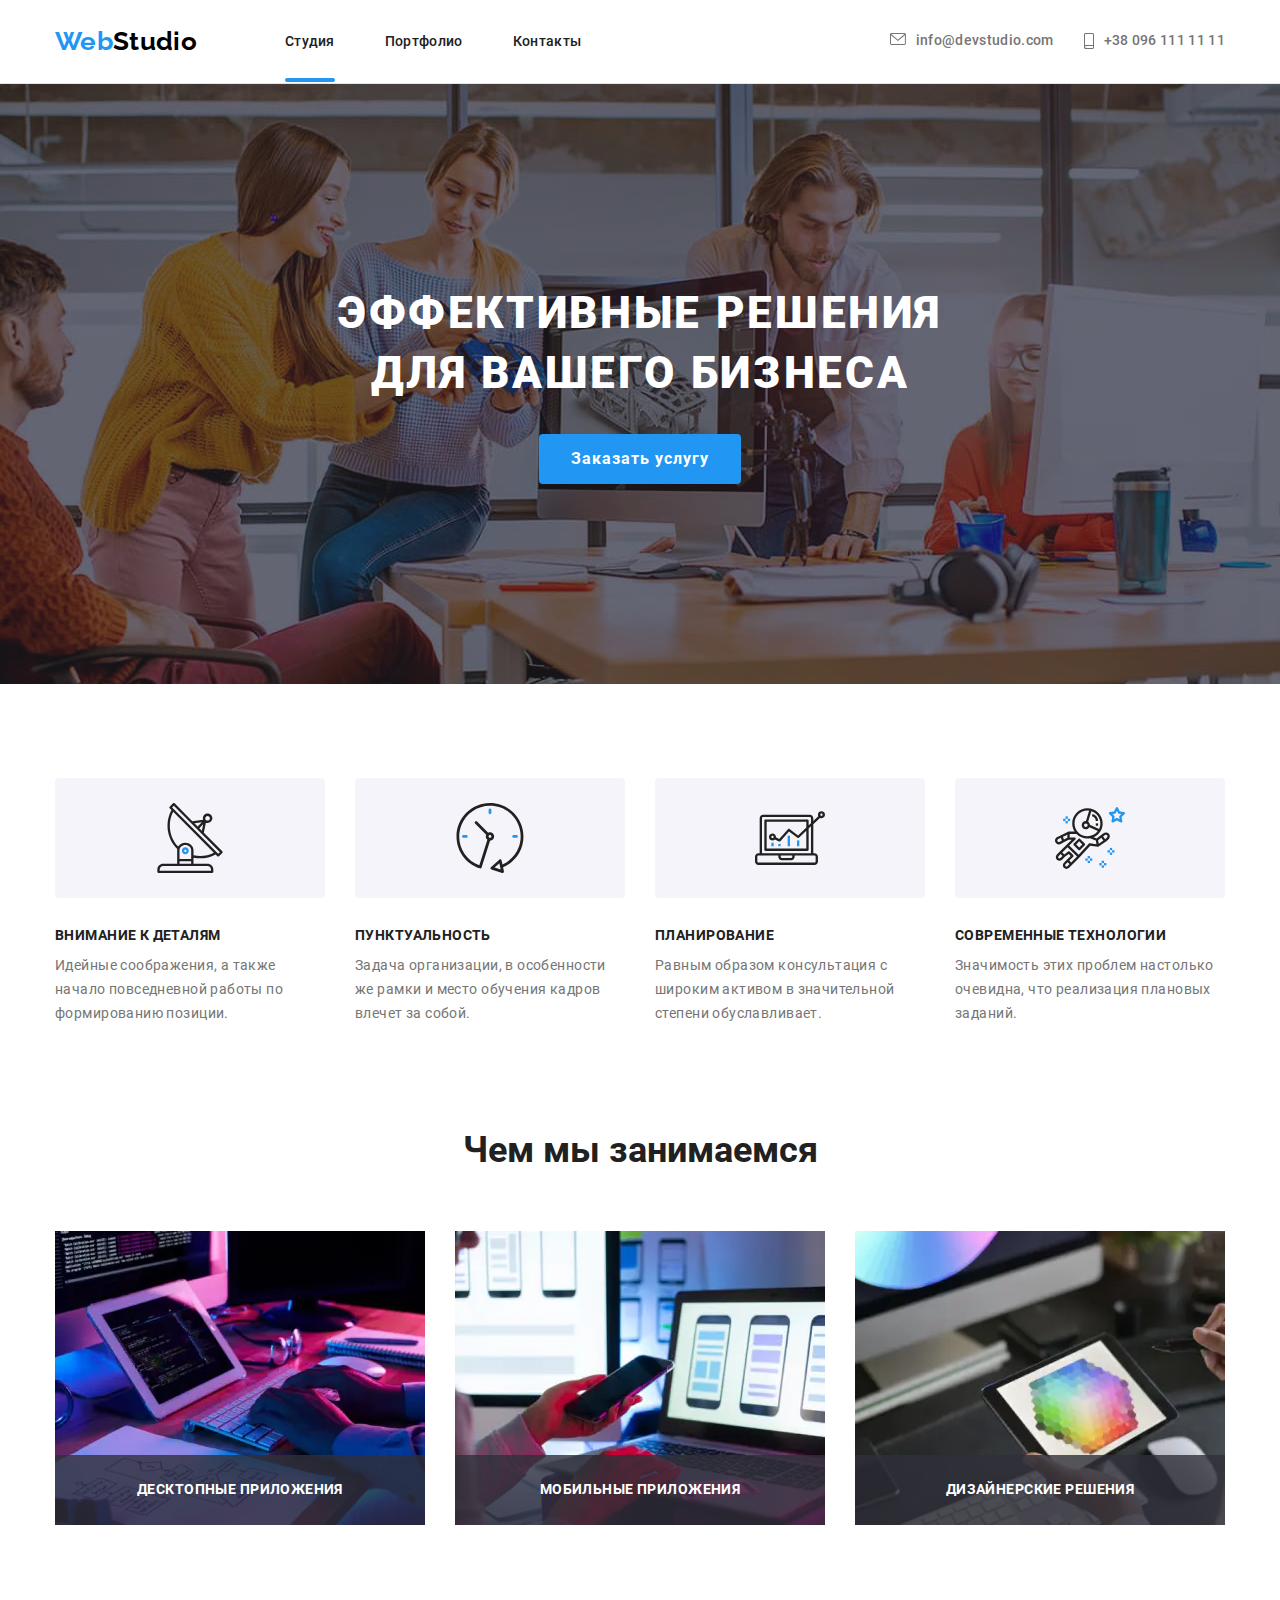
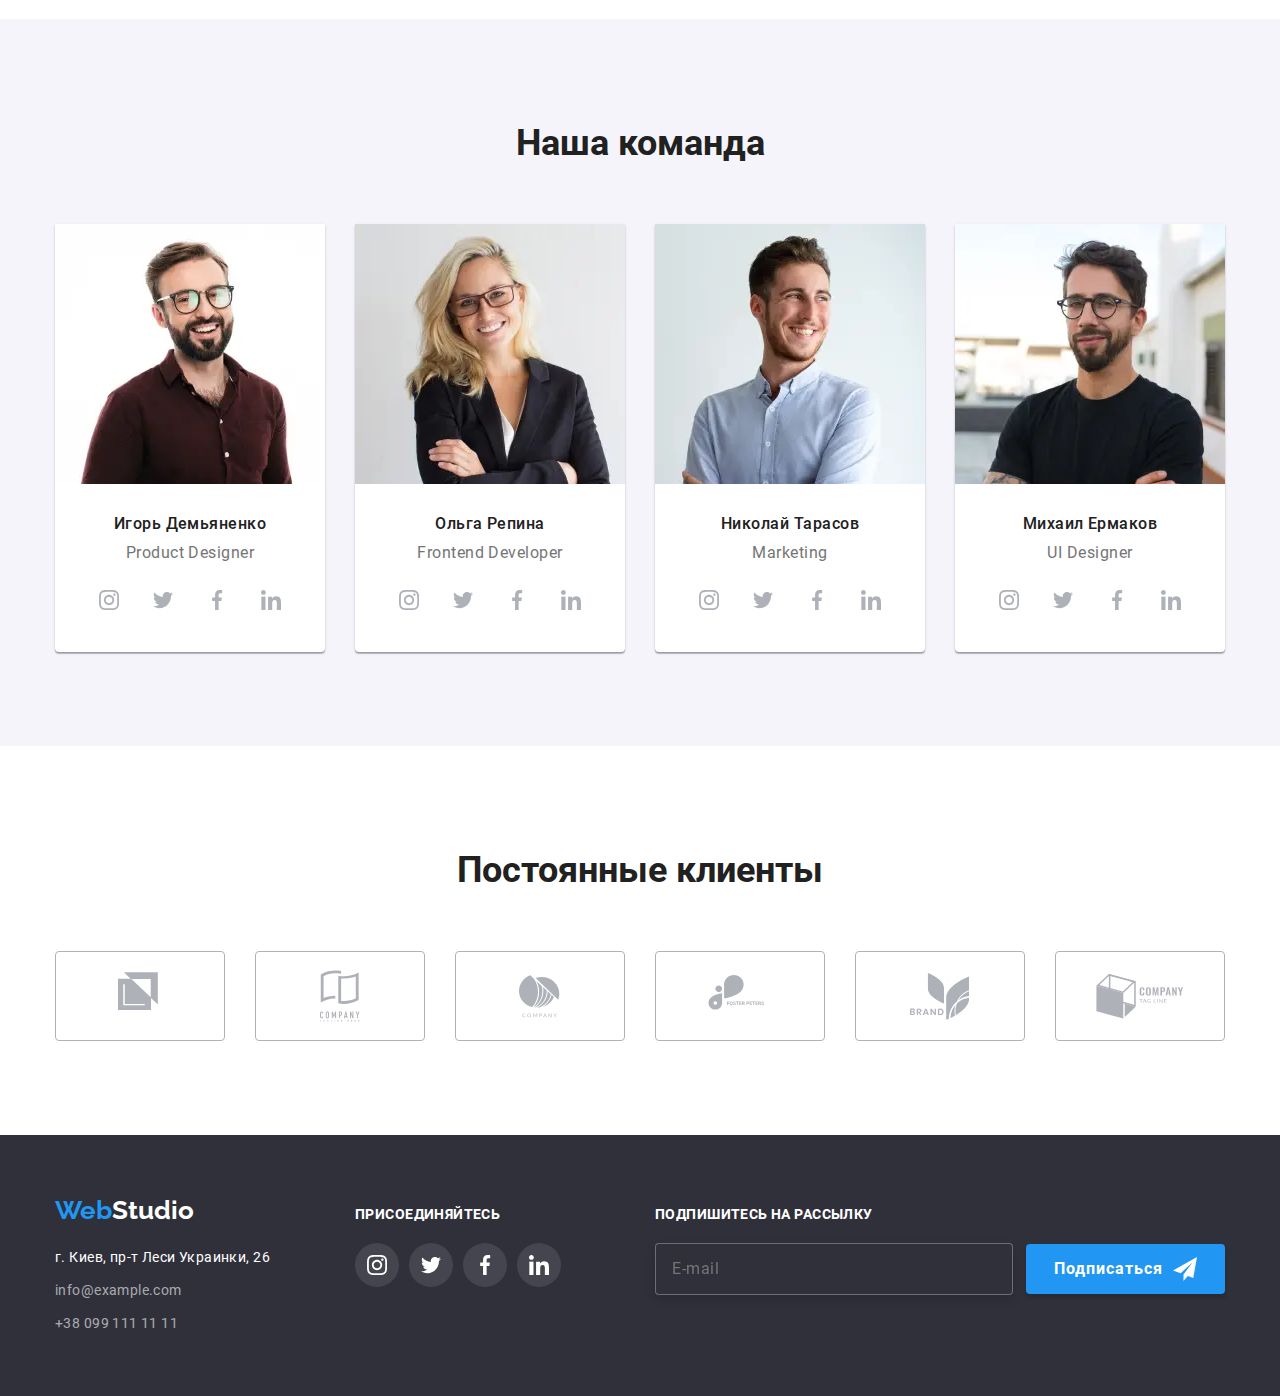
==== commit a6bd790a: "Адапритует все изображения" ====
--- a/index.html
+++ b/index.html
@@ -55,7 +55,10 @@
                 </a>
               </li>
               <li class="contacts-header__item item">
-                <a class="contacts-header__link tel-header link" href="tel:+380961111111">
+                <a
+                  class="contacts-header__link tel-header link"
+                  href="tel:+380961111111"
+                >
                   <svg class="contacts-header__icon-tel icon">
                     <use href="./images/svg/sprite.svg#icon-smartphone"></use>
                   </svg>
@@ -63,6 +66,94 @@
                 </a>
               </li>
             </ul>
+          </div>
+
+          <!-- Кнопка меню -->
+          <button
+            type="button"
+            class="menu-button"
+            aria-expanded="false"
+            aria-controls="menu"
+            data-menu-button
+          >
+            <svg
+              class="menu-icon icon"
+              width="25"
+              height="19"
+              aria-label="Переключатель мобильного меню"
+            >
+              <use
+                class="icon-close"
+                href="./images/svg/sprite.svg#icon-modal-close"
+              ></use>
+              <use
+                class="icon-menu"
+                href="./images/svg/sprite.svg#icon-menu-burger"
+              ></use>
+            </svg>
+          </button>
+        </div>
+        <div class="menu" id="menu" data-menu>
+          <div class="menu-container">
+            <!-- Главная навигация -->
+            <nav class="mob-nav">
+              <!-- Переход на другие страницы -->
+              <ul class="mob-nav__list list">
+                <li class="mob-nav__item item">
+                  <a
+                    class="mob-nav__link mob-nav__link--current link"
+                    href="./index.html"
+                    >Студия</a
+                  >
+                </li>
+                <li class="mob-nav__item item">
+                  <a class="mob-nav__link link" href="./portfolio.html"
+                    >Портфолио</a
+                  >
+                </li>
+                <li class="mob-nav__item item">
+                  <a class="mob-nav__link link" href="#">Контакты</a>
+                </li>
+              </ul>
+            </nav>
+
+            <div>
+              <!-- Контакты -->
+              <ul class="mob-contacts list">
+                <li class="mob-contacts__item item">
+                  <a
+                    class="mob-contacts__link tel link"
+                    href="tel:+380961111111"
+                  >
+                    +38 096 111 11 11
+                  </a>
+                </li>
+                <li class="mob-contacts__item item">
+                  <a
+                    class="mob-contacts__link mail link"
+                    href="mailto:info@devstudio.com"
+                  >
+                    info@devstudio.com
+                  </a>
+                </li>
+              </ul>
+
+              <!-- Социальные сети -->
+              <ul class="mob-social list">
+                <li class="mob-social__item item">
+                  <a class="mob-social__link link" href="#">Instagram</a>
+                </li>
+                <li class="mob-social__item item">
+                  <a class="mob-social__link link" href="#">Twitter</a>
+                </li>
+                <li class="mob-social__item item">
+                  <a class="mob-social__link link" href="#">Facebook</a>
+                </li>
+                <li class="mob-social__item item">
+                  <a class="mob-social__link link" href="#">LinkedIn</a>
+                </li>
+              </ul>
+            </div>
           </div>
         </div>
       </div>
@@ -91,7 +182,7 @@
           <h2 class="section__title section__title--hidden title">
             Особенности
           </h2>
-
+          <!-- Особенности -->
           <ul class="features__list list">
             <li class="features__item item">
               <div class="features__thumb">
@@ -152,7 +243,24 @@
           <ul class="we-do__list list">
             <li class="we-do__item item">
               <div class="we-do__card">
-                <img src="./images/studio/box1.jpg" alt="Десктопные решения" />
+                <picture>
+                  <source
+                    srcset="
+                      ./images/desktop/studio/box1.webp    1x,
+                      ./images/desktop/studio/box1@2x.webp 2x
+                    "
+                    type="image/webp"
+                  />
+                  <img
+                    class=""
+                    srcset="
+                      ./images/desktop/studio/box1.jpg    1x,
+                      ./images/desktop/studio/box1@2x.jpg 2x
+                    "
+                    src="./images/desktop/studio/box1.jpg"
+                    alt="Десктопные приложения"
+                  />
+                </picture>
                 <div class="we-do__card-label">
                   <h3 class="we-do__card-title title">Десктопные приложения</h3>
                 </div>
@@ -160,10 +268,24 @@
             </li>
             <li class="we-do__item item">
               <div class="we-do__card">
-                <img
-                  src="./images/studio/box2.jpg"
-                  alt="Мобильные приложения"
-                />
+                <picture>
+                  <source
+                    srcset="
+                      ./images/desktop/studio/box2.webp    1x,
+                      ./images/desktop/studio/box2@2x.webp 2x
+                    "
+                    type="image/webp"
+                  />
+                  <img
+                    class=""
+                    srcset="
+                      ./images/desktop/studio/box2.jpg    1x,
+                      ./images/desktop/studio/box2@2x.jpg 2x
+                    "
+                    src="./images/desktop/studio/box2.jpg"
+                    alt="Мобильные приложения"
+                  />
+                </picture>
                 <div class="we-do__card-label">
                   <h3 class="we-do__card-title title">Мобильные приложения</h3>
                 </div>
@@ -171,10 +293,24 @@
             </li>
             <li class="we-do__item item">
               <div class="we-do__card">
-                <img
-                  src="./images/studio/box3.jpg"
-                  alt="Дизайнерские решения"
-                />
+                <picture>
+                  <source
+                    srcset="
+                      ./images/desktop/studio/box3.webp    1x,
+                      ./images/desktop/studio/box3@2x.webp 2x
+                    "
+                    type="image/webp"
+                  />
+                  <img
+                    class=""
+                    srcset="
+                      ./images/desktop/studio/box3.jpg    1x,
+                      ./images/desktop/studio/box3@2x.jpg 2x
+                    "
+                    src="./images/desktop/studio/box3.jpg"
+                    alt="Дизайнерские решения"
+                  />
+                </picture>
                 <div class="we-do__card-label">
                   <h3 class="we-do__card-title title">Дизайнерские решения</h3>
                 </div>
@@ -190,10 +326,45 @@
           <h2 class="section-title title">Наша команда</h2>
           <ul class="team__list list">
             <li class="team__item item">
-              <img
-                src="./images/studio/demianenko.jpg"
-                alt="Игорь Демьяненко"
-              />
+              <picture>
+                <source
+                  srcset="
+                    ./images/mobile/studio/demianenko.webp    1x,
+                    ./images/mobile/studio/demianenko@2x.webp 2x,
+                    ./images/mobile/studio/demianenko.jpg     1x,
+                    ./images/mobile/studio/demianenko@2x.jpg  2x
+                  "
+                  media="(max-width: 767px)"
+                  type="image/webp"
+                />
+                <source
+                  srcset="
+                    ./images/tablet/studio/demianenko.webp    1x,
+                    ./images/tablet/studio/demianenko@2x.webp 2x,
+                    ./images/tablet/studio/demianenko.jpg     1x,
+                    ./images/tablet/studio/demianenko@2x.jpg  2x
+                  "
+                  media="(min-width: 768px) and (max-width: 1199px)"
+                  type="image/webp"
+                />
+                <source
+                  srcset="
+                    ./images/desktop/studio/demianenko.webp    1x,
+                    ./images/desktop/studio/demianenko@2x.webp 2x,
+                    ./images/desktop/studio/demianenko.jpg     1x,
+                    ./images/desktop/studio/demianenko@2x.jpg  2x
+                  "
+                  media="(min-width: 1200px)"
+                  type="image/webp"
+                />
+                <img
+                  class="team-card__photo"
+                  src="./images/tablet/studio/demianenko.jpg"
+                  alt="Игорь Демьяненко"
+                  width="354px"
+                  height="374px"
+                />
+              </picture>
               <h3 class="team__name title">Игорь Демьяненко</h3>
               <p class="team__profession text" lang="en">Product Designer</p>
               <ul class="social list">
@@ -228,7 +399,45 @@
               </ul>
             </li>
             <li class="team__item item">
-              <img src="./images/studio/repina.jpg" alt="Ольга Репина" />
+              <picture>
+                <source
+                  srcset="
+                    ./images/mobile/studio/repina.webp    1x,
+                    ./images/mobile/studio/repina@2x.webp 2x,
+                    ./images/mobile/studio/repina.jpg     1x,
+                    ./images/mobile/studio/repina@2x.jpg  2x
+                  "
+                  media="(max-width: 767px)"
+                  type="image/webp"
+                />
+                <source
+                  srcset="
+                    ./images/tablet/studio/repina.webp    1x,
+                    ./images/tablet/studio/repina@2x.webp 2x,
+                    ./images/tablet/studio/repina.jpg     1x,
+                    ./images/tablet/studio/repina@2x.jpg  2x
+                  "
+                  media="(min-width: 768px) and (max-width: 1199px)"
+                  type="image/webp"
+                />
+                <source
+                  srcset="
+                    ./images/desktop/studio/repina.webp    1x,
+                    ./images/desktop/studio/repina@2x.webp 2x,
+                    ./images/desktop/studio/repina.jpg     1x,
+                    ./images/desktop/studio/repina@2x.jpg  2x
+                  "
+                  media="(min-width: 1200px)"
+                  type="image/webp"
+                />
+                <img
+                  class="team-card__photo"
+                  src="./images/tablet/studio/repina.jpg"
+                  alt="Ольга Репина"
+                  width="354px"
+                  height="374px"
+                />
+              </picture>
               <h3 class="team__name title">Ольга Репина</h3>
               <p class="team__profession text" lang="en">Frontend Developer</p>
               <ul class="social list">
@@ -263,7 +472,45 @@
               </ul>
             </li>
             <li class="team__item item">
-              <img src="./images/studio/tarasov.jpg" alt="Николай Тарасов" />
+              <picture>
+                <source
+                  srcset="
+                    ./images/mobile/studio/tarasov.webp    1x,
+                    ./images/mobile/studio/tarasov@2x.webp 2x,
+                    ./images/mobile/studio/tarasov.jpg     1x,
+                    ./images/mobile/studio/tarasov@2x.jpg  2x
+                  "
+                  media="(max-width: 767px)"
+                  type="image/webp"
+                />
+                <source
+                  srcset="
+                    ./images/tablet/studio/tarasov.webp    1x,
+                    ./images/tablet/studio/tarasov@2x.webp 2x,
+                    ./images/tablet/studio/tarasov.jpg     1x,
+                    ./images/tablet/studio/tarasov@2x.jpg  2x
+                  "
+                  media="(min-width: 768px) and (max-width: 1199px)"
+                  type="image/webp"
+                />
+                <source
+                  srcset="
+                    ./images/desktop/studio/tarasov.webp    1x,
+                    ./images/desktop/studio/tarasov@2x.webp 2x,
+                    ./images/desktop/studio/tarasov.jpg     1x,
+                    ./images/desktop/studio/tarasov@2x.jpg  2x
+                  "
+                  media="(min-width: 1200px)"
+                  type="image/webp"
+                />
+                <img
+                  class="team-card__photo"
+                  src="./images/tablet/studio/tarasov.jpg"
+                  alt="Николай Тарасов"
+                  width="354px"
+                  height="374px"
+                />
+              </picture>
               <h3 class="team__name title">Николай Тарасов</h3>
               <p class="team__profession text" lang="en">Marketing</p>
               <ul class="social list">
@@ -298,7 +545,45 @@
               </ul>
             </li>
             <li class="team__item item">
-              <img src="./images/studio/yermakov.jpg" alt="Михаил Ермаков" />
+              <picture>
+                <source
+                  srcset="
+                    ./images/mobile/studio/yermakov.webp    1x,
+                    ./images/mobile/studio/yermakov@2x.webp 2x,
+                    ./images/mobile/studio/yermakov.jpg     1x,
+                    ./images/mobile/studio/yermakov@2x.jpg  2x
+                  "
+                  media="(max-width: 767px)"
+                  type="image/webp"
+                />
+                <source
+                  srcset="
+                    ./images/tablet/studio/yermakov.webp    1x,
+                    ./images/tablet/studio/yermakov@2x.webp 2x,
+                    ./images/tablet/studio/yermakov.jpg     1x,
+                    ./images/tablet/studio/yermakov@2x.jpg  2x
+                  "
+                  media="(min-width: 768px) and (max-width: 1199px)"
+                  type="image/webp"
+                />
+                <source
+                  srcset="
+                    ./images/desktop/studio/yermakov.webp    1x,
+                    ./images/desktop/studio/yermakov@2x.webp 2x,
+                    ./images/desktop/studio/yermakov.jpg     1x,
+                    ./images/desktop/studio/yermakov@2x.jpg  2x
+                  "
+                  media="(min-width: 1200px)"
+                  type="image/webp"
+                />
+                <img
+                  class="team-card__photo"
+                  src="./images/tablet/studio/yermakov.jpg"
+                  alt="Михаил Ермаков"
+                  width="354px"
+                  height="374px"
+                />
+              </picture>
               <h3 class="team__name title">Михаил Ермаков</h3>
               <p class="team__profession text" lang="en">UI Designer</p>
               <ul class="social list">
@@ -578,7 +863,8 @@
       </div>
     </div>
 
-    <!-- Скрипт открытия-закрытия модального окна -->
+    <!-- Скрипты открытия-закрытия модального окна и меню -->
     <script src="./js/modal.js"></script>
+    <script src="./js/menu.js"></script>
   </body>
 </html>
--- a/css/main.min.css
+++ b/css/main.min.css
@@ -1,2 +1,2 @@
-@font-face{font-family:'Roboto';font-style:normal;font-weight:400;src:url("../fonts/roboto/roboto-v20-latin_cyrillic-regular.eot");src:local(""),url("../fonts/roboto/roboto-v20-latin_cyrillic-regular.eot?#iefix") format("embedded-opentype"),url("../fonts/roboto/roboto-v20-latin_cyrillic-regular.woff2") format("woff2"),url("../fonts/roboto/roboto-v20-latin_cyrillic-regular.woff") format("woff"),url("../fonts/roboto/roboto-v20-latin_cyrillic-regular.ttf") format("truetype"),url("../fonts/roboto/roboto-v20-latin_cyrillic-regular.svg#Roboto") format("svg")}@font-face{font-family:'Roboto';font-style:normal;font-weight:500;src:url("../fonts/roboto/roboto-v20-latin_cyrillic-500.eot");src:local(""),url("../fonts/roboto/roboto-v20-latin_cyrillic-500.eot?#iefix") format("embedded-opentype"),url("../fonts/roboto/roboto-v20-latin_cyrillic-500.woff2") format("woff2"),url("../fonts/roboto/roboto-v20-latin_cyrillic-500.woff") format("woff"),url("../fonts/roboto/roboto-v20-latin_cyrillic-500.ttf") format("truetype"),url("../fonts/roboto/roboto-v20-latin_cyrillic-500.svg#Roboto") format("svg")}@font-face{font-family:'Roboto';font-style:normal;font-weight:700;src:url("../fonts/roboto/roboto-v20-latin_cyrillic-700.eot");src:local(""),url("../fonts/roboto/roboto-v20-latin_cyrillic-700.eot?#iefix") format("embedded-opentype"),url("../fonts/roboto/roboto-v20-latin_cyrillic-700.woff2") format("woff2"),url("../fonts/roboto/roboto-v20-latin_cyrillic-700.woff") format("woff"),url("../fonts/roboto/roboto-v20-latin_cyrillic-700.ttf") format("truetype"),url("../fonts/roboto/roboto-v20-latin_cyrillic-700.svg#Roboto") format("svg")}@font-face{font-family:'Roboto';font-style:normal;font-weight:900;src:url("../fonts/roboto/roboto-v20-latin_cyrillic-900.eot");src:local(""),url("../fonts/roboto/roboto-v20-latin_cyrillic-900.eot?#iefix") format("embedded-opentype"),url("../fonts/roboto/roboto-v20-latin_cyrillic-900.woff2") format("woff2"),url("../fonts/roboto/roboto-v20-latin_cyrillic-900.woff") format("woff"),url("../fonts/roboto/roboto-v20-latin_cyrillic-900.ttf") format("truetype"),url("../fonts/roboto/roboto-v20-latin_cyrillic-900.svg#Roboto") format("svg")}@font-face{font-family:'Raleway';font-style:normal;font-weight:700;src:url("../fonts/raleway/raleway-v19-latin_cyrillic-700.eot");src:local(""),url("../fonts/raleway/raleway-v19-latin_cyrillic-700.eot?#iefix") format("embedded-opentype"),url("../fonts/raleway/raleway-v19-latin_cyrillic-700.woff2") format("woff2"),url("../fonts/raleway/raleway-v19-latin_cyrillic-700.woff") format("woff"),url("../fonts/raleway/raleway-v19-latin_cyrillic-700.ttf") format("truetype"),url("../fonts/raleway/raleway-v19-latin_cyrillic-700.svg#Raleway") format("svg")}/*! normalize.css v8.0.1 | MIT License | github.com/necolas/normalize.css */html{line-height:1.15;-webkit-text-size-adjust:100%}body{margin:0}main{display:block}h1{font-size:2em;margin:0.67em 0}hr{box-sizing:content-box;height:0;overflow:visible}pre{font-family:monospace, monospace;font-size:1em}a{background-color:transparent}abbr[title]{border-bottom:none;text-decoration:underline;text-decoration:underline dotted}b,strong{font-weight:bolder}code,kbd,samp{font-family:monospace, monospace;font-size:1em}small{font-size:80%}sub,sup{font-size:75%;line-height:0;position:relative;vertical-align:baseline}sub{bottom:-0.25em}sup{top:-0.5em}img{border-style:none}button,input,optgroup,select,textarea{font-family:inherit;font-size:100%;line-height:1.15;margin:0}button,input{overflow:visible}button,select{text-transform:none}button,[type="button"],[type="reset"],[type="submit"]{-webkit-appearance:button}button::-moz-focus-inner,[type="button"]::-moz-focus-inner,[type="reset"]::-moz-focus-inner,[type="submit"]::-moz-focus-inner{border-style:none;padding:0}button:-moz-focusring,[type="button"]:-moz-focusring,[type="reset"]:-moz-focusring,[type="submit"]:-moz-focusring{outline:1px dotted ButtonText}fieldset{padding:0.35em 0.75em 0.625em}legend{box-sizing:border-box;color:inherit;display:table;max-width:100%;padding:0;white-space:normal}progress{vertical-align:baseline}textarea{overflow:auto}[type="checkbox"],[type="radio"]{box-sizing:border-box;padding:0}[type="number"]::-webkit-inner-spin-button,[type="number"]::-webkit-outer-spin-button{height:auto}[type="search"]{-webkit-appearance:textfield;outline-offset:-2px}[type="search"]::-webkit-search-decoration{-webkit-appearance:none}::-webkit-file-upload-button{-webkit-appearance:button;font:inherit}details{display:block}summary{display:list-item}template{display:none}[hidden]{display:none}html{box-sizing:border-box}*,::before,::after{box-sizing:inherit}body{font-family:"Roboto",sans-serif;font-style:normal;margin:0}img{display:block}.item,.link,.list,.text,.title{margin:0;padding:0;list-style:none;text-decoration:none}.section__title--hidden{position:absolute;width:1px;height:1px;margin:-1px;border:0;padding:0;white-space:nowrap;clip-path:inset(100%);clip:rect(0 0 0 0);overflow:hidden}.container{padding-left:15px;padding-right:15px;margin-left:auto;margin-right:auto}@media screen and (min-width: 480px){.container{width:480px}}@media screen and (min-width: 768px){.container{width:768px}}@media screen and (min-width: 1200px){.container{width:1200px}}.page-header{position:relative;width:100%;top:0;left:50%;transform:translateX(-50%);border-bottom:#e5e5e5 1px solid;background:#fff}.page-header__flex{display:flex;align-items:center;justify-content:space-between;font-weight:500;letter-spacing:0.02em}@media screen and (max-width: 767px){.page-header__flex{padding-top:10px;padding-bottom:10px}}@media screen and (max-width: 767px){.control-container{display:none}}@media screen and (min-width: 768px){.control-container{display:flex;align-items:center;justify-content:space-between;width:100%;margin-left:88px}}.nav__list{display:flex;align-items:center}.nav__item:not(:last-child){margin-right:50px}.nav .nav__link{font-weight:500;font-size:14px;line-height:1.14;padding-top:32px;padding-bottom:32px;color:#212121;transition-property:color;transition-duration:250ms;transition-timing-function:cubic-bezier(0.4, 0, 0.2, 1)}.nav .nav__link:hover,.nav .nav__link:focus{color:#2196f3}.nav__link--current{position:relative;color:#2196f3}.nav__link--current::after{position:absolute;bottom:-1px;left:0;content:"";width:100%;height:4px;background-color:#2196f3;border-radius:2px}.contacts-header{display:flex;flex-wrap:wrap;align-items:center;margin-left:auto}@media screen and (min-width: 1200px){.contacts-header{flex-wrap:nowrap}}.contacts-header__icon-mail{margin-right:10px;fill:currentColor;width:14px;height:10px}@media screen and (min-width: 1200px){.contacts-header__icon-mail{width:16px;height:12px}}.contacts-header__icon-tel{margin-right:10px;fill:currentColor;width:10px;height:14px}@media screen and (min-width: 1200px){.contacts-header__icon-tel{height:16px}}@media screen and (min-width: 768px) and (max-width: 1199px){.contacts-header .mail-header{margin-bottom:10px}}@media screen and (min-width: 1200px){.contacts-header .mail-header{margin-right:30px}}.contacts-header .contacts-header__link{display:flex;font-weight:500;font-size:12px;line-height:1.16;color:#757575;transition-property:color;transition-duration:250ms;transition-timing-function:cubic-bezier(0.4, 0, 0.2, 1)}@media screen and (min-width: 1200px){.contacts-header .contacts-header__link{padding-top:32px;padding-bottom:32px;font-size:14px;line-height:1.14}}.contacts-header .contacts-header__link:hover,.contacts-header .contacts-header__link:focus{color:#2196f3}.logo{padding:26px 0;font-family:"Raleway",sans-serif;font-weight:700;font-size:24px;line-height:1.17;color:#2196f3}@media screen and (min-width: 1200px){.logo{font-size:26px;line-height:1.19}}.logo--header{color:#000000}.logo--footer{color:#ffffff}.section-title{margin-top:0;margin-bottom:30px;text-align:center;color:#212121;font-size:28px;font-weight:700;line-height:1.7}@media screen and (min-width: 1200px){.section-title{margin-bottom:50px;font-size:36px}}.hero{text-align:center;background-color:#c4c4c4}.hero__container{margin-left:auto;margin-right:auto;padding-top:118px;padding-bottom:118px}@media screen and (min-width: 1200px){.hero__container{padding-top:200px;padding-bottom:200px}}.hero__title{max-width:360px;margin-bottom:30px;margin-left:auto;margin-right:auto;font-weight:900;font-size:26px;line-height:1.61;letter-spacing:0.06em;text-align:center;text-transform:uppercase;color:#ffffff}@media screen and (min-width: 1200px){.hero__title{max-width:696px;font-size:44px;line-height:1.36}}.hero__button{padding:10px 32px;font-weight:700;font-size:16px;line-height:1.88;text-align:center;letter-spacing:0.06em;color:#ffffff;background-color:#2196f3;border:transparent;border-radius:4px;transition-property:background-color,box-shadow;transition-duration:250ms;transition-timing-function:cubic-bezier(0.4, 0, 0.2, 1);cursor:pointer}.hero__button:hover,.hero__button:focus{background-color:#188ce8;box-shadow:0px 4px 4px rgba(0,0,0,0.15)}.hero__overlay{margin-left:auto;margin-right:auto;max-width:480px;height:400px;background-size:cover;background-repeat:no-repeat;background-position:center;background-image:linear-gradient(to right, rgba(47,48,58,0.4), rgba(47,48,58,0.4)),url(../images/mobile/studio/hero.jpg)}@media screen and (-webkit-min-device-pixel-ratio: 2), screen and (min-resolution: 192dpi), screen and (min-resolution: 2dppx){.hero__overlay{background-image:linear-gradient(to right, rgba(47,48,58,0.4), rgba(47,48,58,0.4)),url(../images/mobile/studio/hero@2x.jpg)}}@media screen and (min-width: 768px){.hero__overlay{max-width:768px;background-image:linear-gradient(to right, rgba(47,48,58,0.4), rgba(47,48,58,0.4)),url(../images/tablet/studio/hero.jpg)}}@media screen and (min-width: 768px) and (-webkit-min-device-pixel-ratio: 2), screen and (min-width: 768px) and (min-resolution: 192dpi), screen and (min-width: 768px) and (min-resolution: 2dppx){.hero__overlay{background-image:linear-gradient(to right, rgba(47,48,58,0.4), rgba(47,48,58,0.4)),url(../images/tablet/studio/hero@2x.jpg)}}@media screen and (min-width: 1200px){.hero__overlay{max-width:1600px;height:600px;background-image:linear-gradient(to right, rgba(47,48,58,0.4), rgba(47,48,58,0.4)),url(../images/desktop/studio/hero.jpg)}}@media screen and (min-width: 1200px) and (-webkit-min-device-pixel-ratio: 2), screen and (min-width: 1200px) and (min-resolution: 192dpi), screen and (min-width: 1200px) and (min-resolution: 2dppx){.hero__overlay{background-image:linear-gradient(to right, rgba(47,48,58,0.4), rgba(47,48,58,0.4)),url(../images/desktop/studio/hero@2x.jpg)}}.features{padding-top:60px;background:#fff}@media screen and (min-width: 1200px){.features{padding-top:94px}}@media screen and (min-width: 768px){.features__list{display:flex;flex-wrap:wrap;justify-content:space-between}}@media screen and (max-width: 1199px){.features__list{padding-bottom:30px}}.features__item{margin-bottom:30px}@media screen and (min-width: 768px) and (max-width: 1199px){.features__item{width:calc((100% - 30px) / 2)}}@media screen and (min-width: 1200px){.features__item{width:calc((100% - 90px) / 4);margin-bottom:0}}.features__thumb{height:120px;display:flex;justify-content:center;align-items:center;margin-bottom:30px;border-radius:4px;background-color:#f5f4fa}.features__title{margin-bottom:10px;text-align:center;font-weight:700;font-size:14px;line-height:1.14;letter-spacing:0.03em;text-transform:uppercase;color:#212121}@media screen and (min-width: 768px){.features__title{text-align:left}}.features__text{font-weight:400;font-size:14px;line-height:1.71;letter-spacing:0.03em;text-align:center;color:#757575}@media screen and (min-width: 768px){.features__text{text-align:left}}.we-do{padding-top:94px;padding-bottom:94px;background:#fff}@media screen and (max-width: 1199px){.we-do{display:none}}.we-do__list{display:flex}.we-do__item{width:370px}.we-do__item:not(:last-child){margin-right:30px}.we-do__card{position:relative;width:100%}.we-do__card-label{position:absolute;bottom:0;width:100%;height:70px;background:rgba(47,48,58,0.8)}.we-do__card-title{padding:27px 0;font-weight:700;font-size:14px;line-height:1.14;text-align:center;letter-spacing:0.03em;text-transform:uppercase;color:#ffffff}.team{padding-top:60px;padding-bottom:60px;background:#f5f4fa}@media screen and (min-width: 1200px){.team{padding-top:94px;padding-bottom:94px}}@media screen and (min-width: 768px){.team__list{display:flex;flex-wrap:wrap;justify-content:space-between}}@media screen and (min-width: 768px) and (max-width: 1199px){.team__list{margin-top:-30px}}.team__item{max-width:450px;padding-bottom:24px;background-color:#fff;box-shadow:0px 1px 3px rgba(0,0,0,0.12),0px 1px 1px rgba(0,0,0,0.14),0px 2px 1px rgba(0,0,0,0.2);border-radius:0px 0px 4px 4px}@media screen and (min-width: 768px) and (max-width: 1199px){.team__item{width:calc((100% - 30px) / 2)}}@media screen and (min-width: 1200px){.team__item{width:calc((100% - 90px) / 4);padding-bottom:30px}}@media screen and (max-width: 1199px){.team__item{margin-top:30px}}.team__name{margin-top:30px;font-weight:500;font-size:16px;line-height:1.19;text-align:center;letter-spacing:0.03em;color:#212121}.team__profession{margin-top:10px;font-weight:400;font-size:16px;line-height:1.19;text-align:center;letter-spacing:0.03em;color:#757575}.social{display:flex;justify-content:center;margin-top:16px}.social__item:not(:last-child){margin-right:10px}.social__link{display:flex;align-items:center;padding:12px;color:#afb1b8;border-radius:50%;transition-property:color,background-color;transition-duration:250ms;transition-timing-function:cubic-bezier(0.4, 0, 0.2, 1)}.social__icon{fill:currentColor}.social__link:hover,.social__link:focus{color:#fff;background-color:#2196f3}.clients{padding-top:60px;padding-bottom:60px;background:#fff}@media screen and (min-width: 1200px){.clients{padding-top:94px;padding-bottom:94px}}.clients__list{display:flex;flex-wrap:wrap;justify-content:space-between}@media screen and (max-width: 1199px){.clients__list{margin-top:-30px}}.clients__item{display:flex;justify-content:center;align-items:center;width:calc((100% - 30px) / 2);height:90px}@media screen and (min-width: 768px) and (max-width: 1199px){.clients__item{width:calc((100% - 60px) / 3)}}@media screen and (min-width: 1200px){.clients__item{width:calc((100% - 150px) / 6)}}@media screen and (max-width: 1199px){.clients__item{margin-top:30px}}.clients__link{display:flex;justify-content:center;align-items:center;width:100%;height:100%;color:#afb1b8;border:1px solid #afb1b8;border-radius:4px;transition-property:color;transition-duration:250ms;transition-timing-function:cubic-bezier(0.4, 0, 0.2, 1)}.clients__icon{fill:currentColor}.clients__link:hover,.clients__link:focus{border:1px solid #2196f3;color:#2196f3}.page-footer{padding:60px 0;text-align:center;background-color:#2f303a}@media screen and (min-width: 1200px){.page-footer{text-align:left}}@media screen and (min-width: 768px){.page-footer__flex{display:flex;flex-wrap:wrap;justify-content:space-around;align-items:baseline}}@media screen and (min-width: 1200px){.page-footer{display:flex;flex-wrap:nowrap;justify-content:space-between}}.page-footer__widget{width:100%;margin-bottom:60px}@media screen and (min-width: 1200px){.page-footer__widget{margin-bottom:0}}@media screen and (min-width: 768px){.page-footer__widget:not(:last-child){width:50%}}@media screen and (min-width: 1200px){.page-footer__widget:not(:last-child){width:calc((50% - 45px) / 2);margin-right:30px}}@media screen and (min-width: 1200px){.page-footer__widget:nth-last-child(1){width:calc(50% - 15px);margin-right:30px;margin-right:auto}}.page-footer__address{margin-top:20px;font-style:normal;font-weight:400;font-size:14px;line-height:1.71;letter-spacing:0.03em;color:#ffffff}.contacts-footer{margin-top:9px}.contacts-footer__item:not(:first-child){margin-top:9px}.contacts-footer__link{font-weight:400;font-size:14px;line-height:1.71;letter-spacing:0.03em;color:rgba(255,255,255,0.6)}.join__text{margin-bottom:20px;font-weight:700;font-size:14px;line-height:1.14;letter-spacing:0.03em;text-transform:uppercase;color:#ffffff}.join__list{display:flex;justify-content:center;align-items:center}@media screen and (min-width: 1200px){.join__list{justify-content:flex-start}}.join__item:not(:last-child){margin-right:10px}.join__link{display:flex;align-items:center;padding:12px;border-radius:50%;color:#ffffff;background-color:rgba(255,255,255,0.1);transition-property:background-color;transition-duration:250ms;transition-timing-function:cubic-bezier(0.4, 0, 0.2, 1)}.join__icon{fill:currentColor}.join__link:hover,.join__link:focus{background-color:#2196f3}.subscription__text{margin-bottom:20px;font-weight:700;font-size:14px;line-height:1.14;letter-spacing:0.03em;text-transform:uppercase;color:#ffffff;transition-property:border;transition-duration:250ms;transition-timing-function:cubic-bezier(0.4, 0, 0.2, 1)}.subscription__form{display:block}@media screen and (min-width: 1200px){.subscription__form{display:flex;align-items:center}}.subscription__input{display:flex;width:100%;margin-bottom:20px;padding:15px 16px;font-weight:400;font-size:16px;line-height:1.25;letter-spacing:0.03em;color:rgba(255,255,255,0.6);background-color:#2f303a;border:1px solid rgba(255,255,255,0.3);filter:drop-shadow(0px 4px 4px rgba(0,0,0,0.15));border-radius:4px;transition-property:border-color,outline-color;transition-duration:250ms;transition-timing-function:cubic-bezier(0.4, 0, 0.2, 1)}@media screen and (min-width: 768px){.subscription__input{width:450px;margin-left:auto;margin-right:auto}}@media screen and (min-width: 1200px){.subscription__input{width:358px;margin-bottom:0;margin-right:12px}}.subscription__button{display:flex;align-items:center;margin:0 auto;padding:10px 28px;font-weight:700;font-size:16px;line-height:1.88;text-align:center;letter-spacing:0.06em;color:#ffffff;background:#2196f3;box-shadow:0px 4px 4px rgba(0,0,0,0.15);border:transparent;border-radius:4px;cursor:pointer}.subscription__icon{margin-left:10px}.portfolio{padding-top:94px;padding-bottom:94px}.filter{display:flex;justify-content:center;margin-bottom:50px}.filter__item:not(:last-child){margin-right:8px}.filter__button{padding:6px 22px;font-weight:500;font-size:16px;line-height:1.63;text-align:center;letter-spacing:0.03em;border:transparent;border-radius:4px;color:#212121;background-color:#f5f4fa;transition-property:color,background-color,box-shadow;transition-duration:250ms;transition-timing-function:cubic-bezier(0.4, 0, 0.2, 1)}.filter__button:hover,.filter__button:focus{color:#ffffff;background-color:#2196f3;box-shadow:0px 3px 1px rgba(0,0,0,0.1),0px 1px 2px rgba(0,0,0,0.08),0px 2px 2px rgba(0,0,0,0.12);cursor:pointer}.progects{display:flex;flex-wrap:wrap;margin-right:-30px;margin-bottom:-30px}.progects__item{margin-right:30px;margin-bottom:30px;flex-basis:calc(100% / 3 - 30px);border:1px solid #eeeeee}.progects__link{display:block;transition-property:box-shadow;transition-duration:250ms;transition-timing-function:cubic-bezier(0.4, 0, 0.2, 1)}.progects__link:hover,.progects__link:focus{box-shadow:0px 1px 1px rgba(0,0,0,0.12),0px 4px 4px rgba(0,0,0,0.06),1px 4px 6px rgba(0,0,0,0.16)}.progects__thumb{position:relative;overflow:hidden}.progects__overlay{position:absolute;top:0;left:0;width:100%;height:100%;padding:63px 24px;transform:translateY(100%);transition:transform 250ms cubic-bezier(0.4, 0, 0.2, 1);background-color:rgba(33,150,243,0.9)}.progects__text{font-weight:400;font-size:18px;line-height:1.56;letter-spacing:0.03em;color:#ffffff}.progects__label{padding:20px 24px}.progects__name{margin-bottom:4px;font-weight:700;font-size:18px;line-height:2;letter-spacing:0.06em;color:#212121}.progects__type{font-weight:400;font-size:16px;line-height:1.88;letter-spacing:0.03em;color:#757575}.progects__link:hover .progects__overlay,.progects__link:focus .progects__overlay{transform:translateY(0)}.backdrop{position:fixed;top:0;left:0;width:100%;height:100%;background-color:rgba(0,0,0,0.2);opacity:1;transition-property:opacity;transition-duration:250ms;transition-timing-function:cubic-bezier(0.4, 0, 0.2, 1)}.backdrop--is-hidden{opacity:0;pointer-events:none}.backdrop--is-hidden .modal{transform:translate(-50%, -50%) scale(0.75) rotate(90deg)}.modal{position:absolute;top:50%;left:50%;width:528px;height:581px;padding:40px;background-color:#fff;box-shadow:0px 1px 3px rgba(0,0,0,0.12),0px 1px 1px rgba(0,0,0,0.14),0px 2px 1px rgba(0,0,0,0.2);border-radius:4px;transform:translate(-50%, -50%) scale(1) rotate(360deg);transition-property:transform;transition-duration:250ms;transition-timing-function:cubic-bezier(0.4, 0, 0.2, 1)}.modal__title{margin-bottom:12px;font-weight:700;font-size:20px;line-height:1.15;text-align:center;letter-spacing:0.03em;color:#212121}.modal__field{margin-bottom:10px}.modal__field-label{display:block;margin-bottom:4px;font-weight:400;font-size:12px;line-height:1.16;letter-spacing:0.01em;color:#757575;cursor:pointer}.modal__input-block{position:relative}.modal__input{width:100%;height:40px;padding-left:42px;border:1px solid rgba(33,33,33,0.2);border-radius:4px;transition-property:border-color;transition-duration:250ms;transition-timing-function:cubic-bezier(0.4, 0, 0.2, 1)}.modal__icon{position:absolute;top:50%;left:14px;transition-property:fill;transition-duration:250ms;transition-timing-function:cubic-bezier(0.4, 0, 0.2, 1);transform:translateY(-50%);pointer-events:none}.modal__input-block:focus-within .modal__input{border-color:#2196f3;outline:none}.modal__input-block:focus-within .modal__icon{fill:#2196f3}.modal__comment-field{margin-bottom:20px}.modal__comment{width:100%;height:120px;padding-top:12px;padding-right:12px;padding-left:16px;border:1px solid rgba(33,33,33,0.2);border-radius:4px;transition-property:border-color;transition-duration:250ms;transition-timing-function:cubic-bezier(0.4, 0, 0.2, 1);resize:none}.modal__comment::placeholder{font-weight:400;font-size:12px;line-height:1.16;letter-spacing:0.01em;color:rgba(117,117,117,0.5)}.modal__comment:focus{border-color:#2196f3;outline:none}.modal__button--submit{display:block;margin-left:auto;margin-right:auto;padding:10px 55px;font-weight:700;font-size:16px;line-height:1.88;letter-spacing:0.06em;color:#ffffff;background-color:#2196f3;border:none;border-radius:4px;border-color:transparent;transition-property:backgroung-color,box-shadow;transition-duration:250ms;transition-timing-function:cubic-bezier(0.4, 0, 0.2, 1);cursor:pointer}.modal__button--submit:hover,.modal__button--submit:focus{background-color:#188ce8;box-shadow:0px 4px 4px rgba(0,0,0,0.15)}.modal__button--close{position:absolute;top:8px;right:8px;display:flex;justify-content:center;align-items:center;width:30px;height:30px;background-color:#fff;border:1px solid rgba(0,0,0,0.1);border-radius:50%;transition-property:color;transition-duration:250ms;transition-timing-function:cubic-bezier(0.4, 0, 0.2, 1);cursor:pointer}.modal__button--close:hover,.modal__button--close:focus{color:#2196f3}.modal__close-icon{fill:currentColor}.modal__checkbox-label{display:flex;justify-content:center;align-items:center;margin-bottom:30px;font-weight:400;font-size:14px;line-height:1.71;letter-spacing:0.03em;color:#757575}.modal__link{margin-left:6px;text-decoration-line:underline;color:#2196f3}.modal__checkbox{appearance:none}.modal__checker{display:inline-block;margin-right:8px;width:16px;height:15px;border:2px solid #212121;border-radius:4px;transition-duration:250ms;transition-timing-function:cubic-bezier(0.4, 0, 0.2, 1)}.modal__checkbox:checked+.modal__checker{border-color:transparent;background-color:#2196f3;background-image:url("../images/svg/icon-modal-checker.svg");background-size:contain;background-origin:border-box}
+@font-face{font-family:'Roboto';font-style:normal;font-weight:400;src:url("../fonts/roboto/roboto-v20-latin_cyrillic-regular.eot");src:local(""),url("../fonts/roboto/roboto-v20-latin_cyrillic-regular.eot?#iefix") format("embedded-opentype"),url("../fonts/roboto/roboto-v20-latin_cyrillic-regular.woff2") format("woff2"),url("../fonts/roboto/roboto-v20-latin_cyrillic-regular.woff") format("woff"),url("../fonts/roboto/roboto-v20-latin_cyrillic-regular.ttf") format("truetype"),url("../fonts/roboto/roboto-v20-latin_cyrillic-regular.svg#Roboto") format("svg")}@font-face{font-family:'Roboto';font-style:normal;font-weight:500;src:url("../fonts/roboto/roboto-v20-latin_cyrillic-500.eot");src:local(""),url("../fonts/roboto/roboto-v20-latin_cyrillic-500.eot?#iefix") format("embedded-opentype"),url("../fonts/roboto/roboto-v20-latin_cyrillic-500.woff2") format("woff2"),url("../fonts/roboto/roboto-v20-latin_cyrillic-500.woff") format("woff"),url("../fonts/roboto/roboto-v20-latin_cyrillic-500.ttf") format("truetype"),url("../fonts/roboto/roboto-v20-latin_cyrillic-500.svg#Roboto") format("svg")}@font-face{font-family:'Roboto';font-style:normal;font-weight:700;src:url("../fonts/roboto/roboto-v20-latin_cyrillic-700.eot");src:local(""),url("../fonts/roboto/roboto-v20-latin_cyrillic-700.eot?#iefix") format("embedded-opentype"),url("../fonts/roboto/roboto-v20-latin_cyrillic-700.woff2") format("woff2"),url("../fonts/roboto/roboto-v20-latin_cyrillic-700.woff") format("woff"),url("../fonts/roboto/roboto-v20-latin_cyrillic-700.ttf") format("truetype"),url("../fonts/roboto/roboto-v20-latin_cyrillic-700.svg#Roboto") format("svg")}@font-face{font-family:'Roboto';font-style:normal;font-weight:900;src:url("../fonts/roboto/roboto-v20-latin_cyrillic-900.eot");src:local(""),url("../fonts/roboto/roboto-v20-latin_cyrillic-900.eot?#iefix") format("embedded-opentype"),url("../fonts/roboto/roboto-v20-latin_cyrillic-900.woff2") format("woff2"),url("../fonts/roboto/roboto-v20-latin_cyrillic-900.woff") format("woff"),url("../fonts/roboto/roboto-v20-latin_cyrillic-900.ttf") format("truetype"),url("../fonts/roboto/roboto-v20-latin_cyrillic-900.svg#Roboto") format("svg")}@font-face{font-family:'Raleway';font-style:normal;font-weight:700;src:url("../fonts/raleway/raleway-v19-latin_cyrillic-700.eot");src:local(""),url("../fonts/raleway/raleway-v19-latin_cyrillic-700.eot?#iefix") format("embedded-opentype"),url("../fonts/raleway/raleway-v19-latin_cyrillic-700.woff2") format("woff2"),url("../fonts/raleway/raleway-v19-latin_cyrillic-700.woff") format("woff"),url("../fonts/raleway/raleway-v19-latin_cyrillic-700.ttf") format("truetype"),url("../fonts/raleway/raleway-v19-latin_cyrillic-700.svg#Raleway") format("svg")}/*! normalize.css v8.0.1 | MIT License | github.com/necolas/normalize.css */html{line-height:1.15;-webkit-text-size-adjust:100%}body{margin:0}main{display:block}h1{font-size:2em;margin:0.67em 0}hr{box-sizing:content-box;height:0;overflow:visible}pre{font-family:monospace, monospace;font-size:1em}a{background-color:transparent}abbr[title]{border-bottom:none;text-decoration:underline;text-decoration:underline dotted}b,strong{font-weight:bolder}code,kbd,samp{font-family:monospace, monospace;font-size:1em}small{font-size:80%}sub,sup{font-size:75%;line-height:0;position:relative;vertical-align:baseline}sub{bottom:-0.25em}sup{top:-0.5em}img{border-style:none}button,input,optgroup,select,textarea{font-family:inherit;font-size:100%;line-height:1.15;margin:0}button,input{overflow:visible}button,select{text-transform:none}button,[type="button"],[type="reset"],[type="submit"]{-webkit-appearance:button}button::-moz-focus-inner,[type="button"]::-moz-focus-inner,[type="reset"]::-moz-focus-inner,[type="submit"]::-moz-focus-inner{border-style:none;padding:0}button:-moz-focusring,[type="button"]:-moz-focusring,[type="reset"]:-moz-focusring,[type="submit"]:-moz-focusring{outline:1px dotted ButtonText}fieldset{padding:0.35em 0.75em 0.625em}legend{box-sizing:border-box;color:inherit;display:table;max-width:100%;padding:0;white-space:normal}progress{vertical-align:baseline}textarea{overflow:auto}[type="checkbox"],[type="radio"]{box-sizing:border-box;padding:0}[type="number"]::-webkit-inner-spin-button,[type="number"]::-webkit-outer-spin-button{height:auto}[type="search"]{-webkit-appearance:textfield;outline-offset:-2px}[type="search"]::-webkit-search-decoration{-webkit-appearance:none}::-webkit-file-upload-button{-webkit-appearance:button;font:inherit}details{display:block}summary{display:list-item}template{display:none}[hidden]{display:none}html{box-sizing:border-box}*,::before,::after{box-sizing:inherit}body{font-family:"Roboto",sans-serif;font-style:normal;margin:0}img{display:block}.item,.link,.list,.text,.title{margin:0;padding:0;list-style:none;text-decoration:none}.section__title--hidden{position:absolute;width:1px;height:1px;margin:-1px;border:0;padding:0;white-space:nowrap;clip-path:inset(100%);clip:rect(0 0 0 0);overflow:hidden}.container{padding-left:15px;padding-right:15px;margin-left:auto;margin-right:auto}@media screen and (min-width: 480px){.container{width:480px}}@media screen and (min-width: 768px){.container{width:768px}}@media screen and (min-width: 1200px){.container{width:1200px}}.page-header{position:relative;width:100%;top:0;left:50%;transform:translateX(-50%);border-bottom:#e5e5e5 1px solid;background:#fff}.page-header__flex{display:flex;align-items:center;justify-content:space-between;font-weight:500;letter-spacing:0.02em}@media screen and (max-width: 767px){.page-header__flex{padding-top:10px;padding-bottom:10px}}@media screen and (max-width: 767px){.control-container{display:none}}@media screen and (min-width: 768px){.control-container{display:flex;align-items:center;justify-content:space-between;width:100%;margin-left:88px}}.nav__list{display:flex;align-items:center}.nav__item:not(:last-child){margin-right:50px}.nav .nav__link{font-weight:500;font-size:14px;line-height:1.14;padding-top:32px;padding-bottom:32px;color:#212121;transition-property:color;transition-duration:250ms;transition-timing-function:cubic-bezier(0.4, 0, 0.2, 1)}.nav .nav__link:hover,.nav .nav__link:focus{color:#2196f3}.nav__link--current{position:relative;color:#2196f3}.nav__link--current::after{position:absolute;bottom:-1px;left:0;content:"";width:100%;height:4px;background-color:#2196f3;border-radius:2px}.contacts-header{flex-wrap:wrap;align-items:center;margin-left:auto}@media screen and (min-width: 1200px){.contacts-header{display:flex;flex-wrap:nowrap}}.contacts-header__icon-mail{margin-right:10px;fill:currentColor;width:14px;height:10px}@media screen and (min-width: 1200px){.contacts-header__icon-mail{width:16px;height:12px}}.contacts-header__icon-tel{margin-right:10px;fill:currentColor;width:10px;height:14px}@media screen and (min-width: 1200px){.contacts-header__icon-tel{height:16px}}@media screen and (min-width: 768px) and (max-width: 1199px){.contacts-header .mail-header{margin-bottom:10px}}@media screen and (min-width: 1200px){.contacts-header .mail-header{margin-right:30px}}.contacts-header .contacts-header__link{display:flex;font-weight:500;font-size:12px;line-height:1.16;color:#757575;transition-property:color;transition-duration:250ms;transition-timing-function:cubic-bezier(0.4, 0, 0.2, 1)}@media screen and (min-width: 1200px){.contacts-header .contacts-header__link{padding-top:32px;padding-bottom:32px;font-size:14px;line-height:1.14}}.contacts-header .contacts-header__link:hover,.contacts-header .contacts-header__link:focus{color:#2196f3}.logo{padding:16px 0;font-family:"Raleway",sans-serif;font-weight:700;font-size:24px;line-height:1.17;color:#2196f3}@media screen and (min-width: 768px){.logo{padding:26px 0}}@media screen and (min-width: 1200px){.logo{font-size:26px;line-height:1.19}}.logo--header{color:#000000}.logo--footer{color:#ffffff}.menu{display:none;font-weight:500}@media screen and (max-width: 767px){.menu{position:fixed;top:0;left:0;width:100%;min-height:100vh;line-height:1.7;letter-spacing:0.02em;background-color:#fff;box-shadow:0px 4px 8px rgba(0,0,0,0.04),0px 2px 4px rgba(0,0,0,0.08),0px 1px 3px rgba(0,0,0,0.16)}}@media screen and (max-width: 767px){.menu.is-open{display:block}}.menu-button{padding:11px;background-color:transparent;border:none;transition-property:color;transition-duration:250ms;transition-timing-function:cubic-bezier(0.4, 0, 0.2, 1);z-index:99}.menu-button:hover,.menu-button:focus{color:#2196f3;outline:none}.menu-button .menu-icon{fill:currentColor}.menu-button .icon-close{display:none}.menu-button .icon-menu{display:block}@media screen and (min-width: 768px){.menu-button{display:none}}.menu-button.is-open .icon-close{display:block}.menu-button.is-open .icon-menu{display:none}.menu-container{display:flex;flex-direction:column;justify-content:space-between;min-height:100vh;padding:48px 40px}.mob-nav__list{display:flex;flex-direction:column}.mob-nav__item:not(:last-child),.mob-contacts__item:not(:last-child){margin-bottom:32px}.mob-nav__link{font-size:40px;color:#212121}.mob-nav__link--current{color:#2196f3}.mob-contacts{display:flex;flex-direction:column;margin-bottom:64px}.mob-contacts .tel{font-size:34px;color:#2196f3}.mob-contacts .mail{font-size:24px;color:#757575}.mob-social{display:flex}.mob-social__link{font-size:18px;color:#2196f3}.mob-social__item:not(:last-child){position:relative;margin-right:21px}.mob-social__item:not(:last-child)::after{position:absolute;right:-10px;bottom:0;content:"";width:1px;height:100%;background-color:rgba(33,33,33,0.2)}.section-title{margin-top:0;margin-bottom:30px;text-align:center;color:#212121;font-size:28px;font-weight:700;line-height:1.7}@media screen and (min-width: 1200px){.section-title{margin-bottom:50px;font-size:36px}}.hero{text-align:center;background-color:#c4c4c4}.hero__container{margin-left:auto;margin-right:auto;padding-top:118px;padding-bottom:118px}@media screen and (min-width: 1200px){.hero__container{padding-top:200px;padding-bottom:200px}}.hero__title{max-width:360px;margin-bottom:30px;margin-left:auto;margin-right:auto;font-weight:900;font-size:26px;line-height:1.61;letter-spacing:0.06em;text-align:center;text-transform:uppercase;color:#ffffff}@media screen and (min-width: 1200px){.hero__title{max-width:696px;font-size:44px;line-height:1.36}}.hero__button{padding:10px 32px;font-weight:700;font-size:16px;line-height:1.88;text-align:center;letter-spacing:0.06em;color:#ffffff;background-color:#2196f3;border:transparent;border-radius:4px;transition-property:background-color,box-shadow;transition-duration:250ms;transition-timing-function:cubic-bezier(0.4, 0, 0.2, 1);cursor:pointer}.hero__button:hover,.hero__button:focus{background-color:#188ce8;box-shadow:0px 4px 4px rgba(0,0,0,0.15)}.hero__overlay{margin-left:auto;margin-right:auto;max-width:480px;height:400px;background-size:cover;background-repeat:no-repeat;background-position:center;background-image:linear-gradient(to right, rgba(47,48,58,0.4), rgba(47,48,58,0.4)),url(../images/mobile/studio/hero.jpg)}@media screen and (-webkit-min-device-pixel-ratio: 2), screen and (min-resolution: 192dpi), screen and (min-resolution: 2dppx){.hero__overlay{background-image:linear-gradient(to right, rgba(47,48,58,0.4), rgba(47,48,58,0.4)),url(../images/mobile/studio/hero@2x.jpg)}}@media screen and (min-width: 768px){.hero__overlay{max-width:768px;background-image:linear-gradient(to right, rgba(47,48,58,0.4), rgba(47,48,58,0.4)),url(../images/tablet/studio/hero.jpg)}}@media screen and (min-width: 768px) and (-webkit-min-device-pixel-ratio: 2), screen and (min-width: 768px) and (min-resolution: 192dpi), screen and (min-width: 768px) and (min-resolution: 2dppx){.hero__overlay{background-image:linear-gradient(to right, rgba(47,48,58,0.4), rgba(47,48,58,0.4)),url(../images/tablet/studio/hero@2x.jpg)}}@media screen and (min-width: 1200px){.hero__overlay{max-width:1600px;height:600px;background-image:linear-gradient(to right, rgba(47,48,58,0.4), rgba(47,48,58,0.4)),url(../images/desktop/studio/hero.jpg)}}@media screen and (min-width: 1200px) and (-webkit-min-device-pixel-ratio: 2), screen and (min-width: 1200px) and (min-resolution: 192dpi), screen and (min-width: 1200px) and (min-resolution: 2dppx){.hero__overlay{background-image:linear-gradient(to right, rgba(47,48,58,0.4), rgba(47,48,58,0.4)),url(../images/desktop/studio/hero@2x.jpg)}}.features{padding-top:60px;background:#fff}@media screen and (min-width: 1200px){.features{padding-top:94px}}@media screen and (min-width: 768px){.features__list{display:flex;flex-wrap:wrap;justify-content:space-between}}@media screen and (max-width: 1199px){.features__list{padding-bottom:30px}}.features__item{margin-bottom:30px}@media screen and (min-width: 768px) and (max-width: 1199px){.features__item{width:calc((100% - 30px) / 2)}}@media screen and (min-width: 1200px){.features__item{width:calc((100% - 90px) / 4);margin-bottom:0}}.features__thumb{height:120px;display:flex;justify-content:center;align-items:center;margin-bottom:30px;border-radius:4px;background-color:#f5f4fa}.features__title{margin-bottom:10px;text-align:center;font-weight:700;font-size:14px;line-height:1.14;letter-spacing:0.03em;text-transform:uppercase;color:#212121}@media screen and (min-width: 768px){.features__title{text-align:left}}.features__text{font-weight:400;font-size:14px;line-height:1.71;letter-spacing:0.03em;text-align:center;color:#757575}@media screen and (min-width: 768px){.features__text{text-align:left}}.we-do{padding-top:94px;padding-bottom:94px;background:#fff}@media screen and (max-width: 1199px){.we-do{display:none}}.we-do__list{display:flex}.we-do__item{width:370px}.we-do__item:not(:last-child){margin-right:30px}.we-do__card{position:relative;width:100%}.we-do__card-label{position:absolute;bottom:0;width:100%;height:70px;background:rgba(47,48,58,0.8)}.we-do__card-title{padding:27px 0;font-weight:700;font-size:14px;line-height:1.14;text-align:center;letter-spacing:0.03em;text-transform:uppercase;color:#ffffff}.team{padding-top:60px;padding-bottom:60px;background:#f5f4fa}@media screen and (min-width: 1200px){.team{padding-top:94px;padding-bottom:94px}}@media screen and (min-width: 768px){.team__list{display:flex;flex-wrap:wrap;justify-content:space-between}}@media screen and (min-width: 768px) and (max-width: 1199px){.team__list{margin-top:-30px}}.team__item{max-width:450px;padding-bottom:24px;background-color:#fff;box-shadow:0px 1px 3px rgba(0,0,0,0.12),0px 1px 1px rgba(0,0,0,0.14),0px 2px 1px rgba(0,0,0,0.2);border-radius:0px 0px 4px 4px}@media screen and (min-width: 768px) and (max-width: 1199px){.team__item{width:calc((100% - 30px) / 2)}}@media screen and (min-width: 1200px){.team__item{width:calc((100% - 90px) / 4);padding-bottom:30px}}@media screen and (max-width: 1199px){.team__item{margin-top:30px}}.team .team-card__photo{margin-bottom:30px;display:block;width:100%;height:auto}.team__name{margin-top:30px;font-weight:500;font-size:16px;line-height:1.19;text-align:center;letter-spacing:0.03em;color:#212121}.team__profession{margin-top:10px;font-weight:400;font-size:16px;line-height:1.19;text-align:center;letter-spacing:0.03em;color:#757575}.social{display:flex;justify-content:center;margin-top:16px}.social__item:not(:last-child){margin-right:10px}.social__link{display:flex;align-items:center;padding:12px;color:#afb1b8;border-radius:50%;transition-property:color,background-color;transition-duration:250ms;transition-timing-function:cubic-bezier(0.4, 0, 0.2, 1)}.social__icon{fill:currentColor}.social__link:hover,.social__link:focus{color:#fff;background-color:#2196f3}.clients{padding-top:60px;padding-bottom:60px;background:#fff}@media screen and (min-width: 1200px){.clients{padding-top:94px;padding-bottom:94px}}.clients__list{display:flex;flex-wrap:wrap;justify-content:space-between}@media screen and (max-width: 1199px){.clients__list{margin-top:-30px}}.clients__item{display:flex;justify-content:center;align-items:center;width:calc((100% - 30px) / 2);height:90px}@media screen and (min-width: 768px) and (max-width: 1199px){.clients__item{width:calc((100% - 60px) / 3)}}@media screen and (min-width: 1200px){.clients__item{width:calc((100% - 150px) / 6)}}@media screen and (max-width: 1199px){.clients__item{margin-top:30px}}.clients__link{display:flex;justify-content:center;align-items:center;width:100%;height:100%;color:#afb1b8;border:1px solid #afb1b8;border-radius:4px;transition-property:color;transition-duration:250ms;transition-timing-function:cubic-bezier(0.4, 0, 0.2, 1)}.clients__icon{fill:currentColor}.clients__link:hover,.clients__link:focus{border:1px solid #2196f3;color:#2196f3}.page-footer{padding:60px 0;text-align:center;background-color:#2f303a}@media screen and (min-width: 1200px){.page-footer{text-align:left}}@media screen and (min-width: 768px){.page-footer__flex{display:flex;flex-wrap:wrap;justify-content:space-around;align-items:baseline}}@media screen and (min-width: 1200px){.page-footer{display:flex;flex-wrap:nowrap;justify-content:space-between}}.page-footer__widget{width:100%;margin-bottom:60px}@media screen and (min-width: 1200px){.page-footer__widget{margin-bottom:0}}@media screen and (min-width: 768px){.page-footer__widget:not(:last-child){width:50%}}@media screen and (min-width: 1200px){.page-footer__widget:not(:last-child){width:calc((50% - 45px) / 2);margin-right:30px}}@media screen and (min-width: 1200px){.page-footer__widget:nth-last-child(1){width:calc(50% - 15px);margin-right:30px;margin-right:auto}}.page-footer__address{margin-top:20px;font-style:normal;font-weight:400;font-size:14px;line-height:1.71;letter-spacing:0.03em;color:#ffffff}.contacts-footer{margin-top:9px}.contacts-footer__item:not(:first-child){margin-top:9px}.contacts-footer__link{font-weight:400;font-size:14px;line-height:1.71;letter-spacing:0.03em;color:rgba(255,255,255,0.6)}.join__text{margin-bottom:20px;font-weight:700;font-size:14px;line-height:1.14;letter-spacing:0.03em;text-transform:uppercase;color:#ffffff}.join__list{display:flex;justify-content:center;align-items:center}@media screen and (min-width: 1200px){.join__list{justify-content:flex-start}}.join__item:not(:last-child){margin-right:10px}.join__link{display:flex;align-items:center;padding:12px;border-radius:50%;color:#ffffff;background-color:rgba(255,255,255,0.1);transition-property:background-color;transition-duration:250ms;transition-timing-function:cubic-bezier(0.4, 0, 0.2, 1)}.join__icon{fill:currentColor}.join__link:hover,.join__link:focus{background-color:#2196f3}.subscription__text{margin-bottom:20px;font-weight:700;font-size:14px;line-height:1.14;letter-spacing:0.03em;text-transform:uppercase;color:#ffffff;transition-property:border;transition-duration:250ms;transition-timing-function:cubic-bezier(0.4, 0, 0.2, 1)}.subscription__form{display:block}@media screen and (min-width: 1200px){.subscription__form{display:flex;align-items:center}}.subscription__input{display:flex;width:100%;margin-bottom:20px;padding:15px 16px;font-weight:400;font-size:16px;line-height:1.25;letter-spacing:0.03em;color:rgba(255,255,255,0.6);background-color:#2f303a;border:1px solid rgba(255,255,255,0.3);filter:drop-shadow(0px 4px 4px rgba(0,0,0,0.15));border-radius:4px;transition-property:border-color,outline-color;transition-duration:250ms;transition-timing-function:cubic-bezier(0.4, 0, 0.2, 1)}@media screen and (min-width: 768px){.subscription__input{width:450px;margin-left:auto;margin-right:auto}}@media screen and (min-width: 1200px){.subscription__input{width:358px;margin-bottom:0;margin-right:12px}}.subscription__button{display:flex;align-items:center;margin:0 auto;padding:10px 28px;font-weight:700;font-size:16px;line-height:1.88;text-align:center;letter-spacing:0.06em;color:#ffffff;background:#2196f3;box-shadow:0px 4px 4px rgba(0,0,0,0.15);border:transparent;border-radius:4px;cursor:pointer}.subscription__icon{margin-left:10px}.portfolio{padding-top:60px;padding-bottom:60px}@media screen and (min-width: 1200px){.portfolio{padding-top:94px;padding-bottom:94px}}.filter{display:flex;flex-wrap:wrap;align-content:flex-start}@media screen and (min-width: 768px){.filter{justify-content:center}}.filter__item{margin-bottom:15px}.filter__item:not(:last-child){margin-right:8px}.filter__button{padding:6px 22px;font-weight:500;font-size:16px;line-height:1.63;text-align:center;letter-spacing:0.03em;border:transparent;border-radius:4px;color:#212121;background-color:#f5f4fa;transition-property:color,background-color,box-shadow;transition-duration:250ms;transition-timing-function:cubic-bezier(0.4, 0, 0.2, 1)}.filter__button:hover,.filter__button:focus{color:#ffffff;background-color:#2196f3;box-shadow:0px 3px 1px rgba(0,0,0,0.1),0px 1px 2px rgba(0,0,0,0.08),0px 2px 2px rgba(0,0,0,0.12);cursor:pointer}.progects{display:flex;flex-wrap:wrap;margin-top:40px;margin-right:-30px;margin-bottom:-30px}@media screen and (min-width: 1200px){.progects{margin-top:30px}}@media screen and (min-width: 1200px){.progects{margin-top:50px}}.progects__item{margin-right:30px;margin-bottom:30px;flex-basis:100%;border:1px solid #eeeeee}@media screen and (min-width: 768px){.progects__item{flex-basis:calc(100% / 2 - 30px)}}@media screen and (min-width: 1200px){.progects__item{flex-basis:calc(100% / 3 - 30px)}}.progects__link{display:block;transition-property:box-shadow;transition-duration:250ms;transition-timing-function:cubic-bezier(0.4, 0, 0.2, 1)}.progects__link:hover,.progects__link:focus{box-shadow:0px 1px 1px rgba(0,0,0,0.12),0px 4px 4px rgba(0,0,0,0.06),1px 4px 6px rgba(0,0,0,0.16)}.progects__thumb{position:relative;overflow:hidden}.progects__overlay{position:absolute;top:0;left:0;width:100%;height:100%;padding:63px 24px;transform:translateY(100%);transition:transform 250ms cubic-bezier(0.4, 0, 0.2, 1);background-color:rgba(33,150,243,0.9)}.progects__text{font-weight:400;font-size:18px;line-height:1.56;letter-spacing:0.03em;color:#ffffff}.progects__label{padding:20px 24px}.progects__name{margin-bottom:4px;font-weight:700;font-size:18px;line-height:2;letter-spacing:0.06em;color:#212121}.progects__type{font-weight:400;font-size:16px;line-height:1.88;letter-spacing:0.03em;color:#757575}.thumb__photo{display:block;width:100%;height:auto}.progects__link:hover .progects__overlay,.progects__link:focus .progects__overlay{transform:translateY(0)}.backdrop{position:fixed;top:0;left:0;width:100%;height:100%;background-color:rgba(0,0,0,0.2);opacity:1;transition-property:opacity;transition-duration:250ms;transition-timing-function:cubic-bezier(0.4, 0, 0.2, 1)}.backdrop--is-hidden{opacity:0;pointer-events:none}.backdrop--is-hidden .modal{transform:translate(-50%, -50%) scale(0.75) rotate(90deg)}.modal{position:absolute;top:50%;left:50%;width:450px;padding:40px;background-color:#fff;box-shadow:0px 1px 3px rgba(0,0,0,0.12),0px 1px 1px rgba(0,0,0,0.14),0px 2px 1px rgba(0,0,0,0.2);border-radius:4px;transform:translate(-50%, -50%) scale(1) rotate(360deg);transition-property:transform;transition-duration:250ms;transition-timing-function:cubic-bezier(0.4, 0, 0.2, 1)}@media screen and (min-width: 1200px){.modal{width:528px;max-width:528px}}.modal__title{margin-bottom:12px;font-weight:700;font-size:20px;line-height:1.15;text-align:center;letter-spacing:0.03em;color:#212121}.modal__field{margin-bottom:10px}.modal__field-label{display:block;margin-bottom:4px;font-weight:400;font-size:12px;line-height:1.16;letter-spacing:0.01em;color:#757575;cursor:pointer}.modal__input-block{position:relative}.modal__input{width:100%;height:40px;padding-left:42px;border:1px solid rgba(33,33,33,0.2);border-radius:4px;transition-property:border-color;transition-duration:250ms;transition-timing-function:cubic-bezier(0.4, 0, 0.2, 1)}.modal__icon{position:absolute;top:50%;left:14px;transition-property:fill;transition-duration:250ms;transition-timing-function:cubic-bezier(0.4, 0, 0.2, 1);transform:translateY(-50%);pointer-events:none}.modal__input-block:focus-within .modal__input{border-color:#2196f3;outline:none}.modal__input-block:focus-within .modal__icon{fill:#2196f3}.modal__comment-field{margin-bottom:20px}.modal__comment{width:100%;height:120px;padding-top:12px;padding-right:12px;padding-left:16px;border:1px solid rgba(33,33,33,0.2);border-radius:4px;transition-property:border-color;transition-duration:250ms;transition-timing-function:cubic-bezier(0.4, 0, 0.2, 1);resize:none}.modal__comment::placeholder{font-weight:400;font-size:12px;line-height:1.16;letter-spacing:0.01em;color:rgba(117,117,117,0.5)}.modal__comment:focus{border-color:#2196f3;outline:none}.modal__button--submit{display:block;margin-left:auto;margin-right:auto;padding:10px 55px;font-weight:700;font-size:16px;line-height:1.88;letter-spacing:0.06em;color:#ffffff;background-color:#2196f3;border:none;border-radius:4px;border-color:transparent;transition-property:backgroung-color,box-shadow;transition-duration:250ms;transition-timing-function:cubic-bezier(0.4, 0, 0.2, 1);cursor:pointer}.modal__button--submit:hover,.modal__button--submit:focus{background-color:#188ce8;box-shadow:0px 4px 4px rgba(0,0,0,0.15)}.modal__button--close{position:absolute;top:8px;right:8px;display:flex;justify-content:center;align-items:center;width:30px;height:30px;background-color:#fff;border:1px solid rgba(0,0,0,0.1);border-radius:50%;transition-property:color;transition-duration:250ms;transition-timing-function:cubic-bezier(0.4, 0, 0.2, 1);cursor:pointer}.modal__button--close:hover,.modal__button--close:focus{color:#2196f3}.modal__close-icon{fill:currentColor}.modal__checkbox-label{display:flex;justify-content:center;align-items:center;margin-bottom:30px;font-weight:400;font-size:12px;line-height:1.71;letter-spacing:0.03em;color:#757575}@media screen and (min-width: 1200px){.modal__checkbox-label{font-size:14px}}.modal__link{text-decoration-line:underline;color:#2196f3}.modal__checkbox{appearance:none}.modal__checker{display:inline-block;margin-right:8px;width:16px;height:15px;border:2px solid #212121;border-radius:4px;transition-duration:250ms;transition-timing-function:cubic-bezier(0.4, 0, 0.2, 1)}.modal__checkbox:checked+.modal__checker{border-color:transparent;background-color:#2196f3;background-image:url("../images/svg/icon-modal-checker.svg");background-size:contain;background-origin:border-box}
 /*# sourceMappingURL=main.min.css.map */